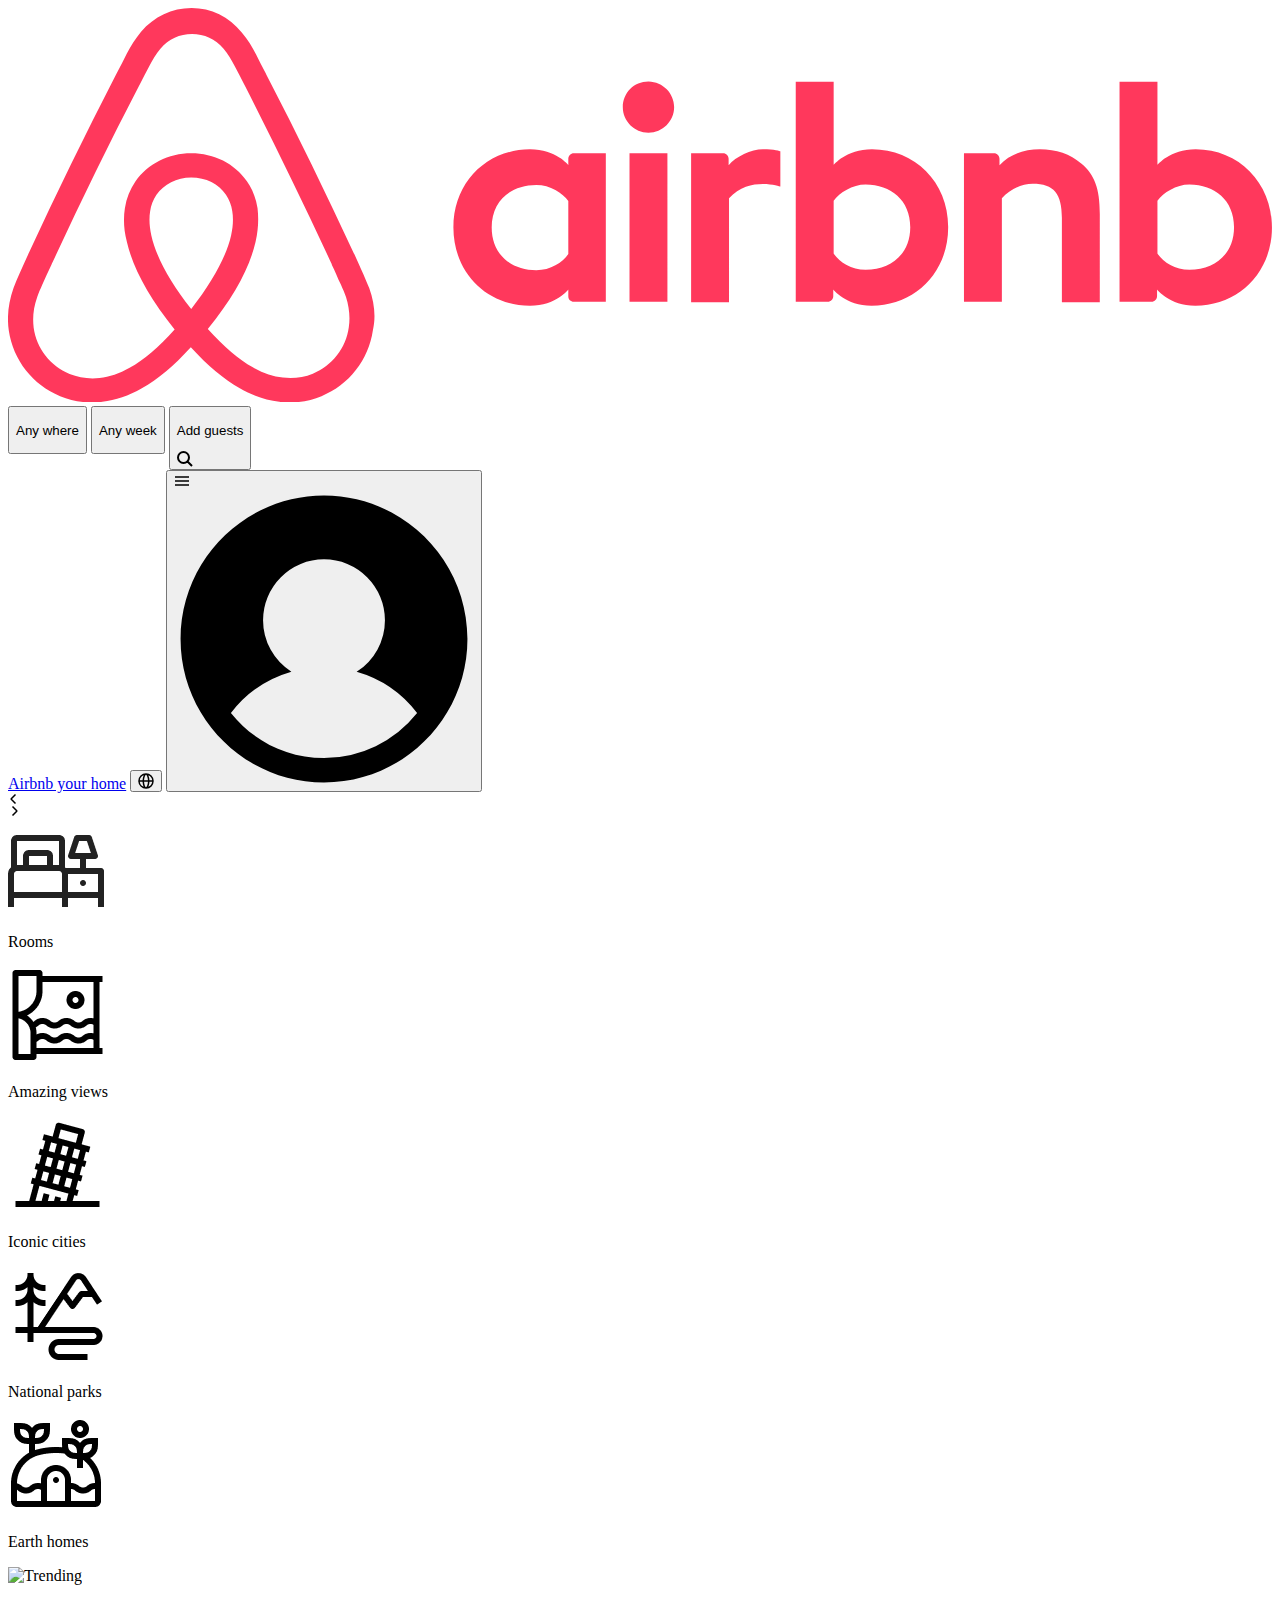
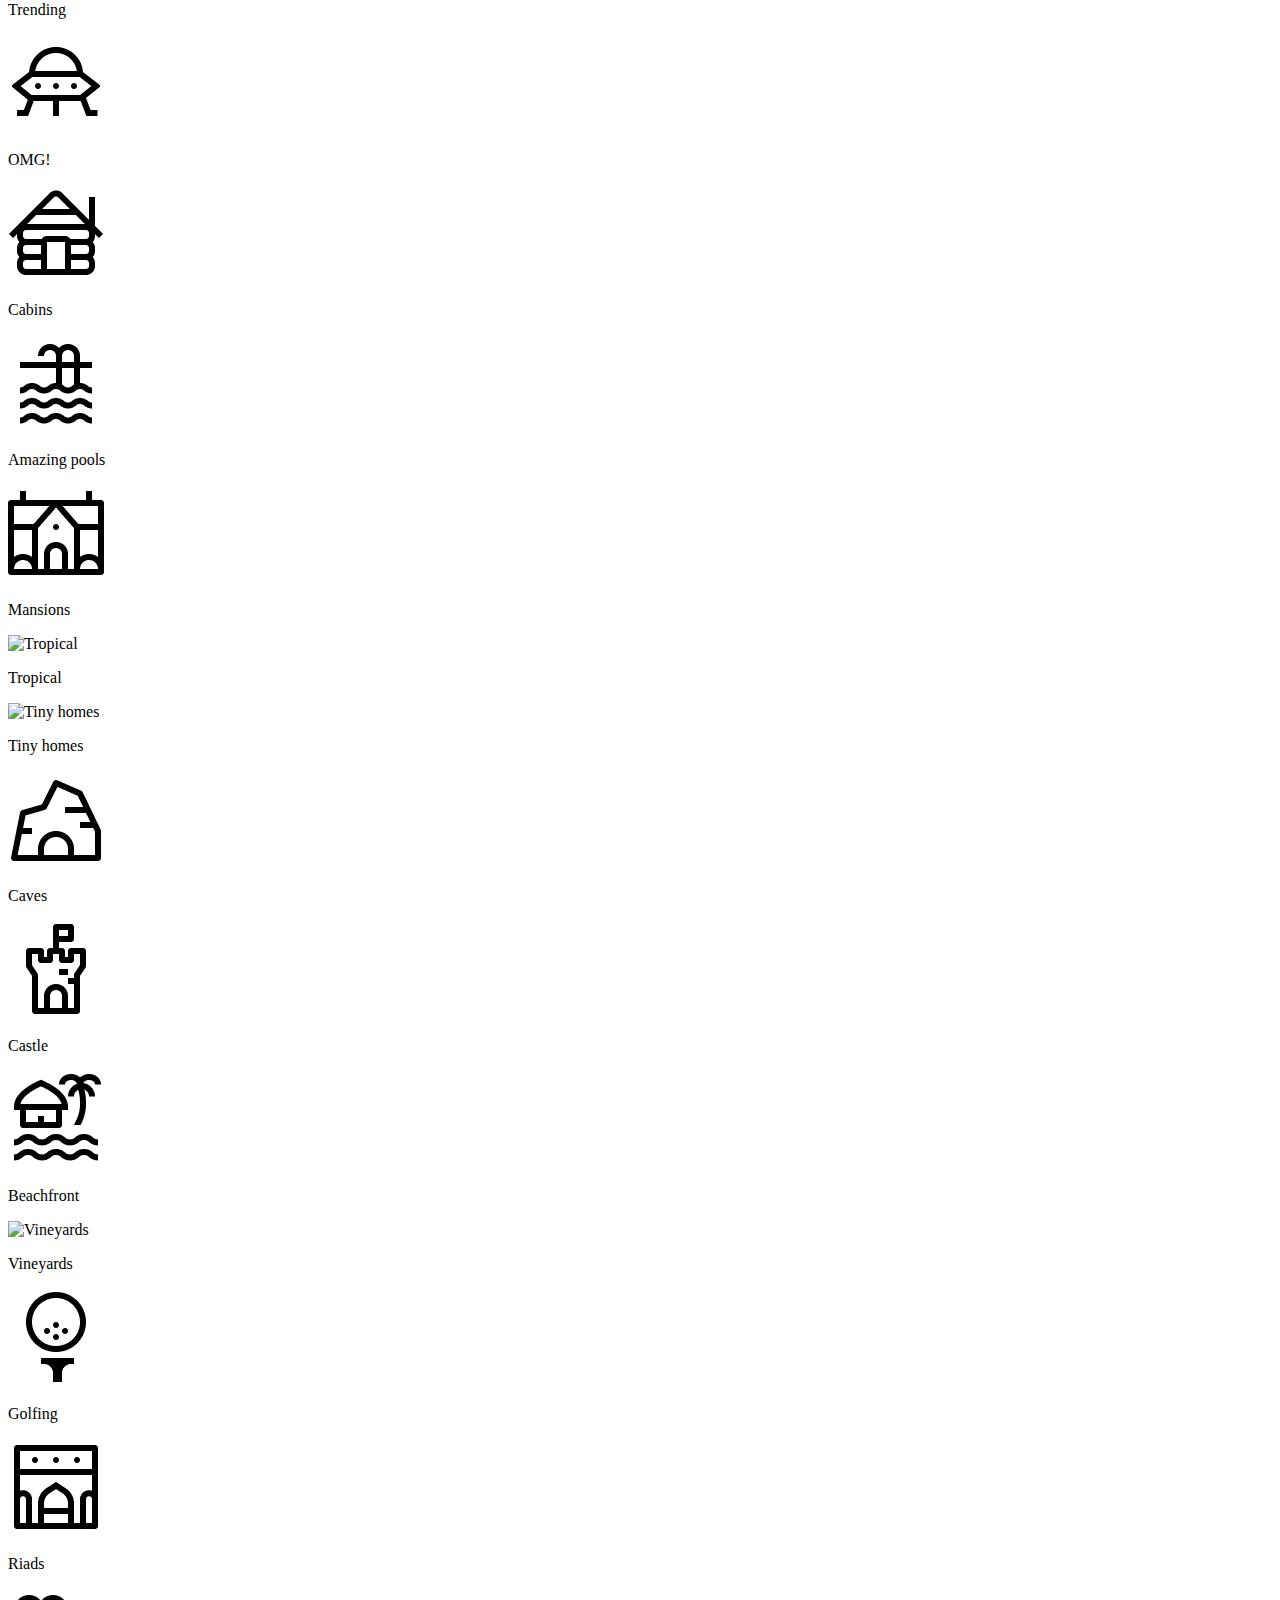
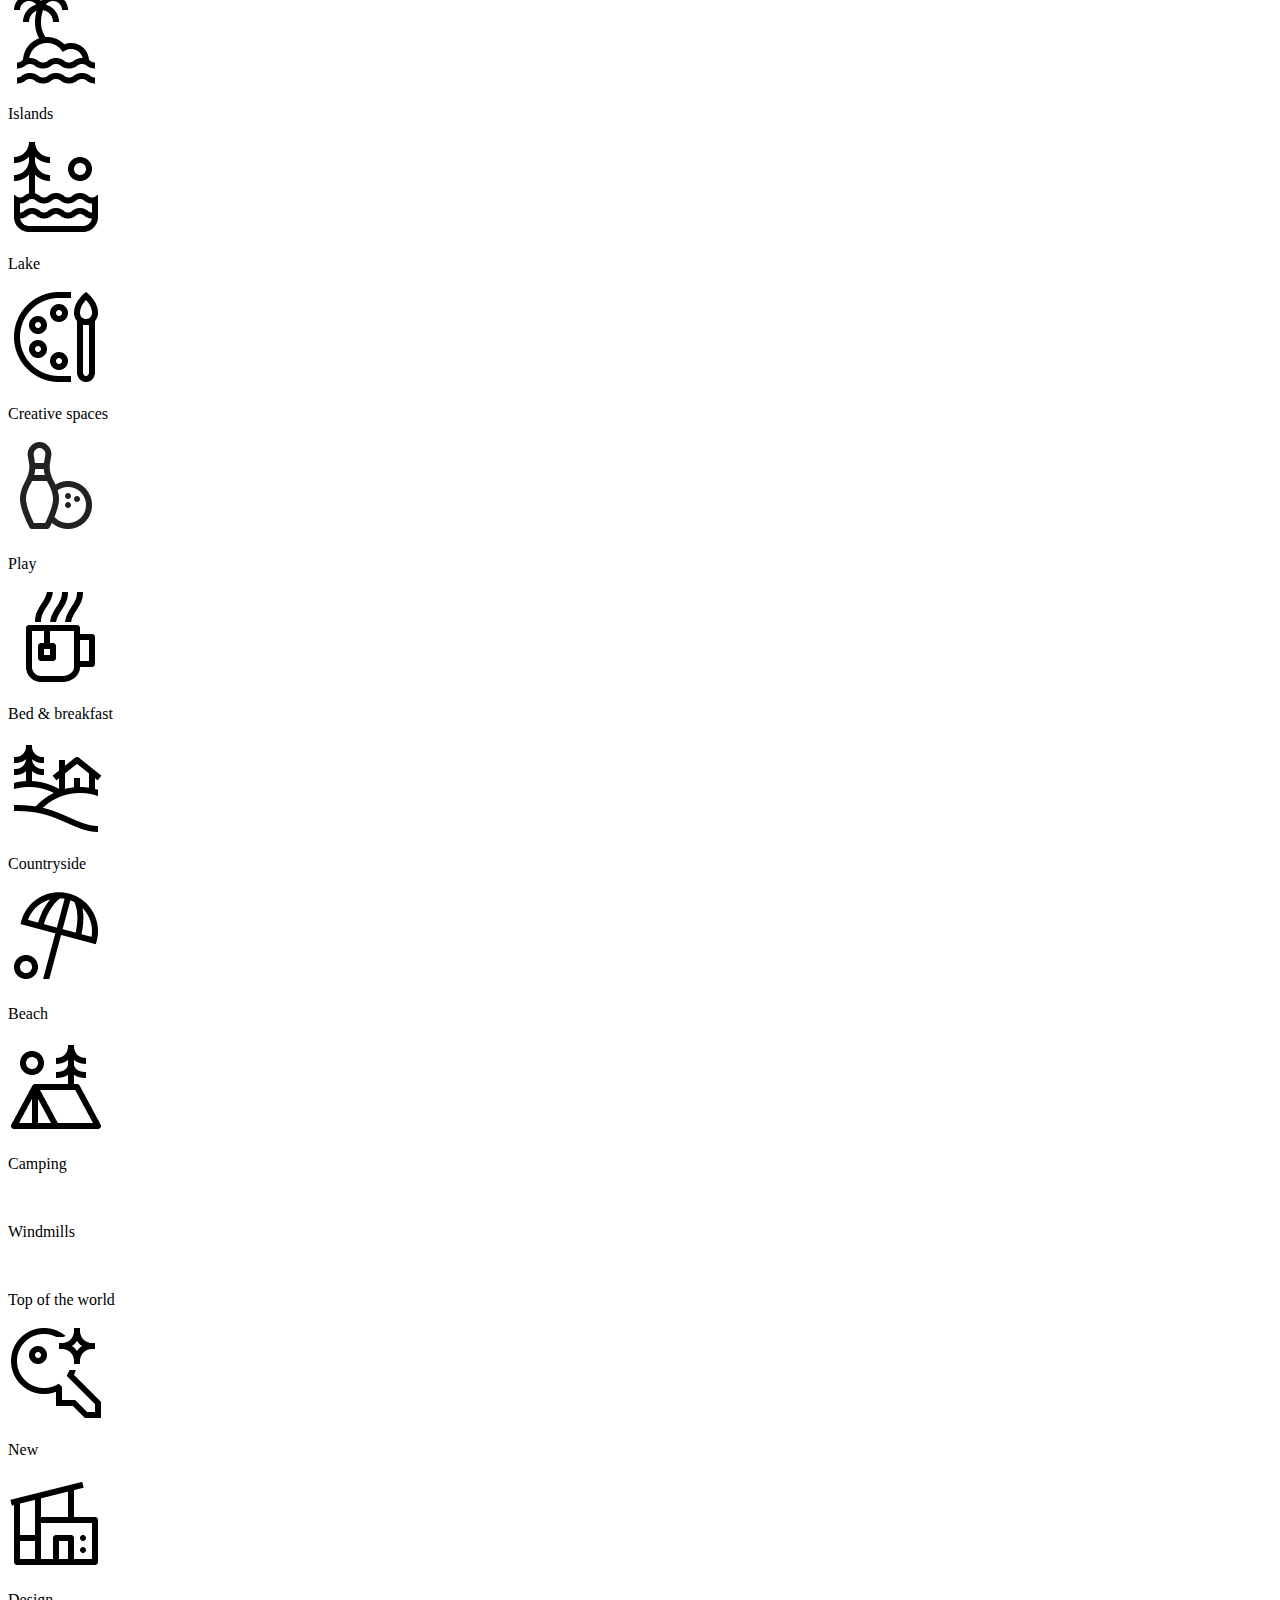
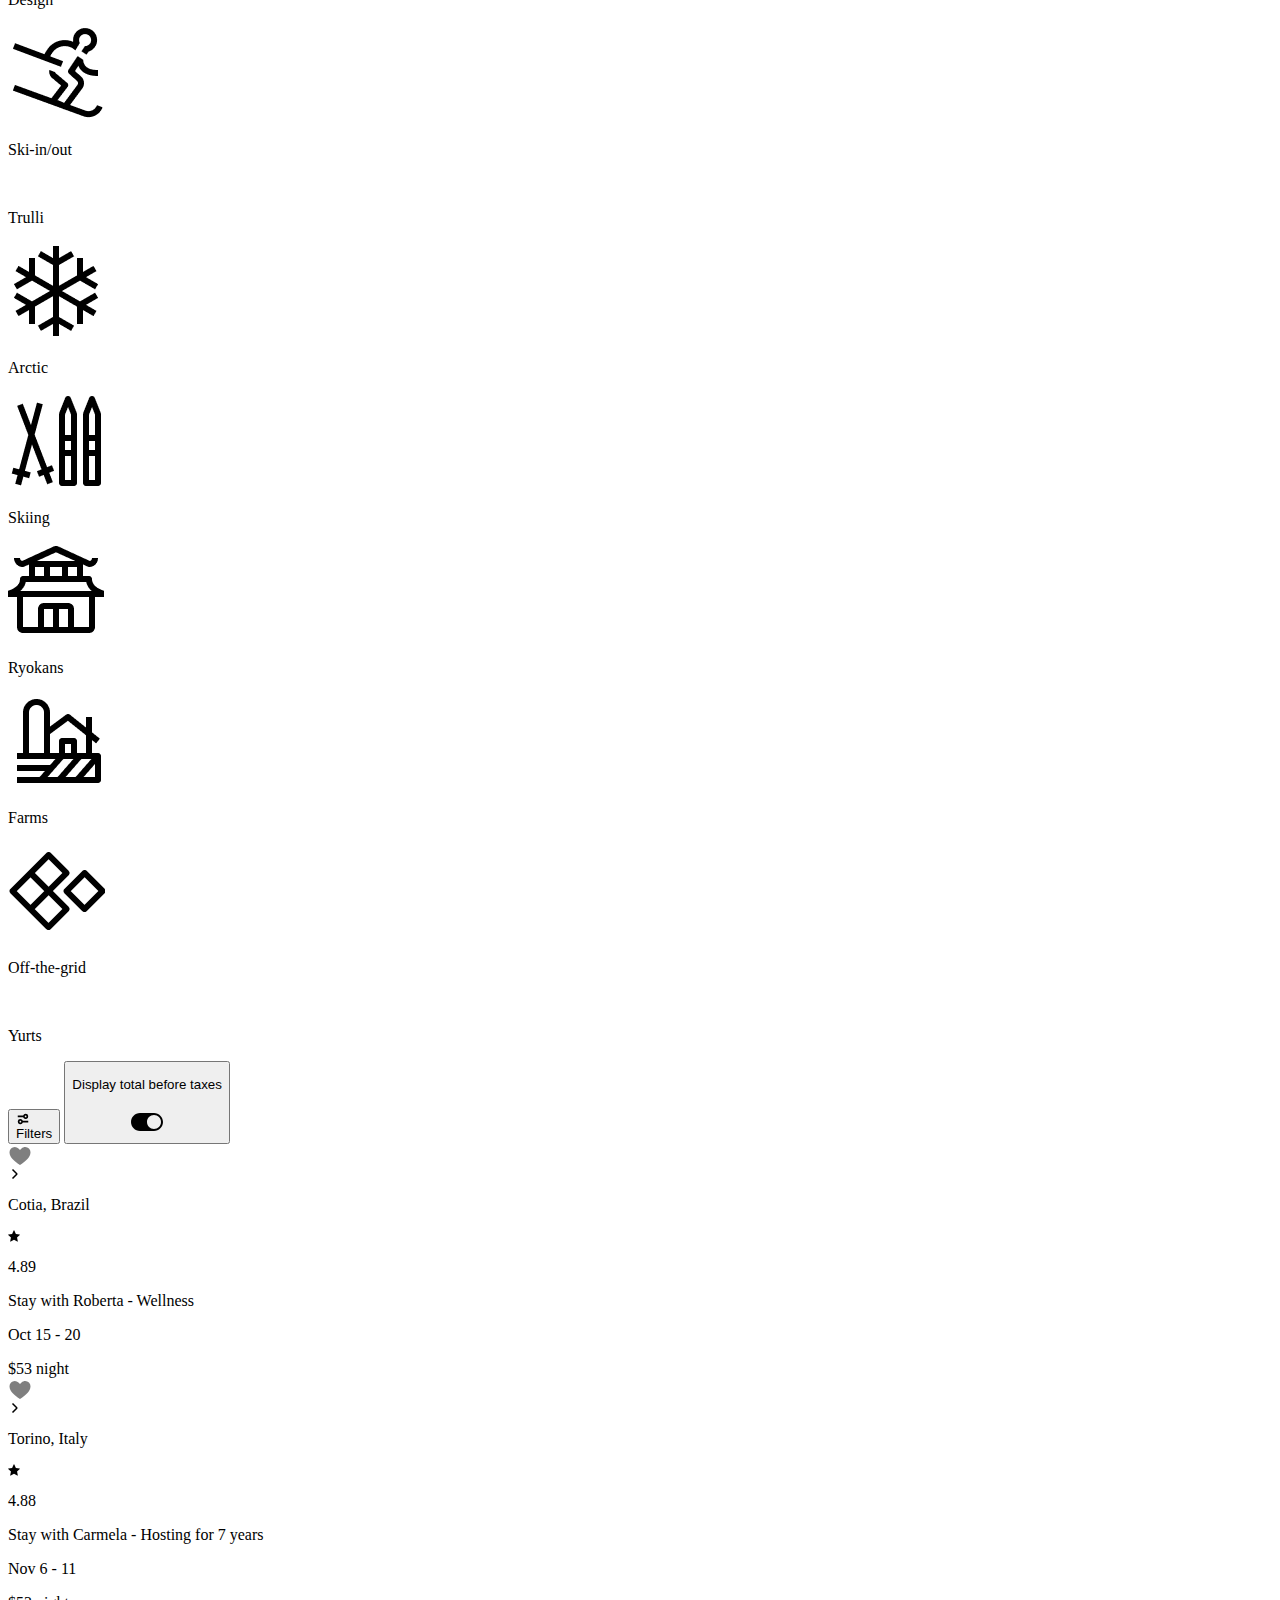
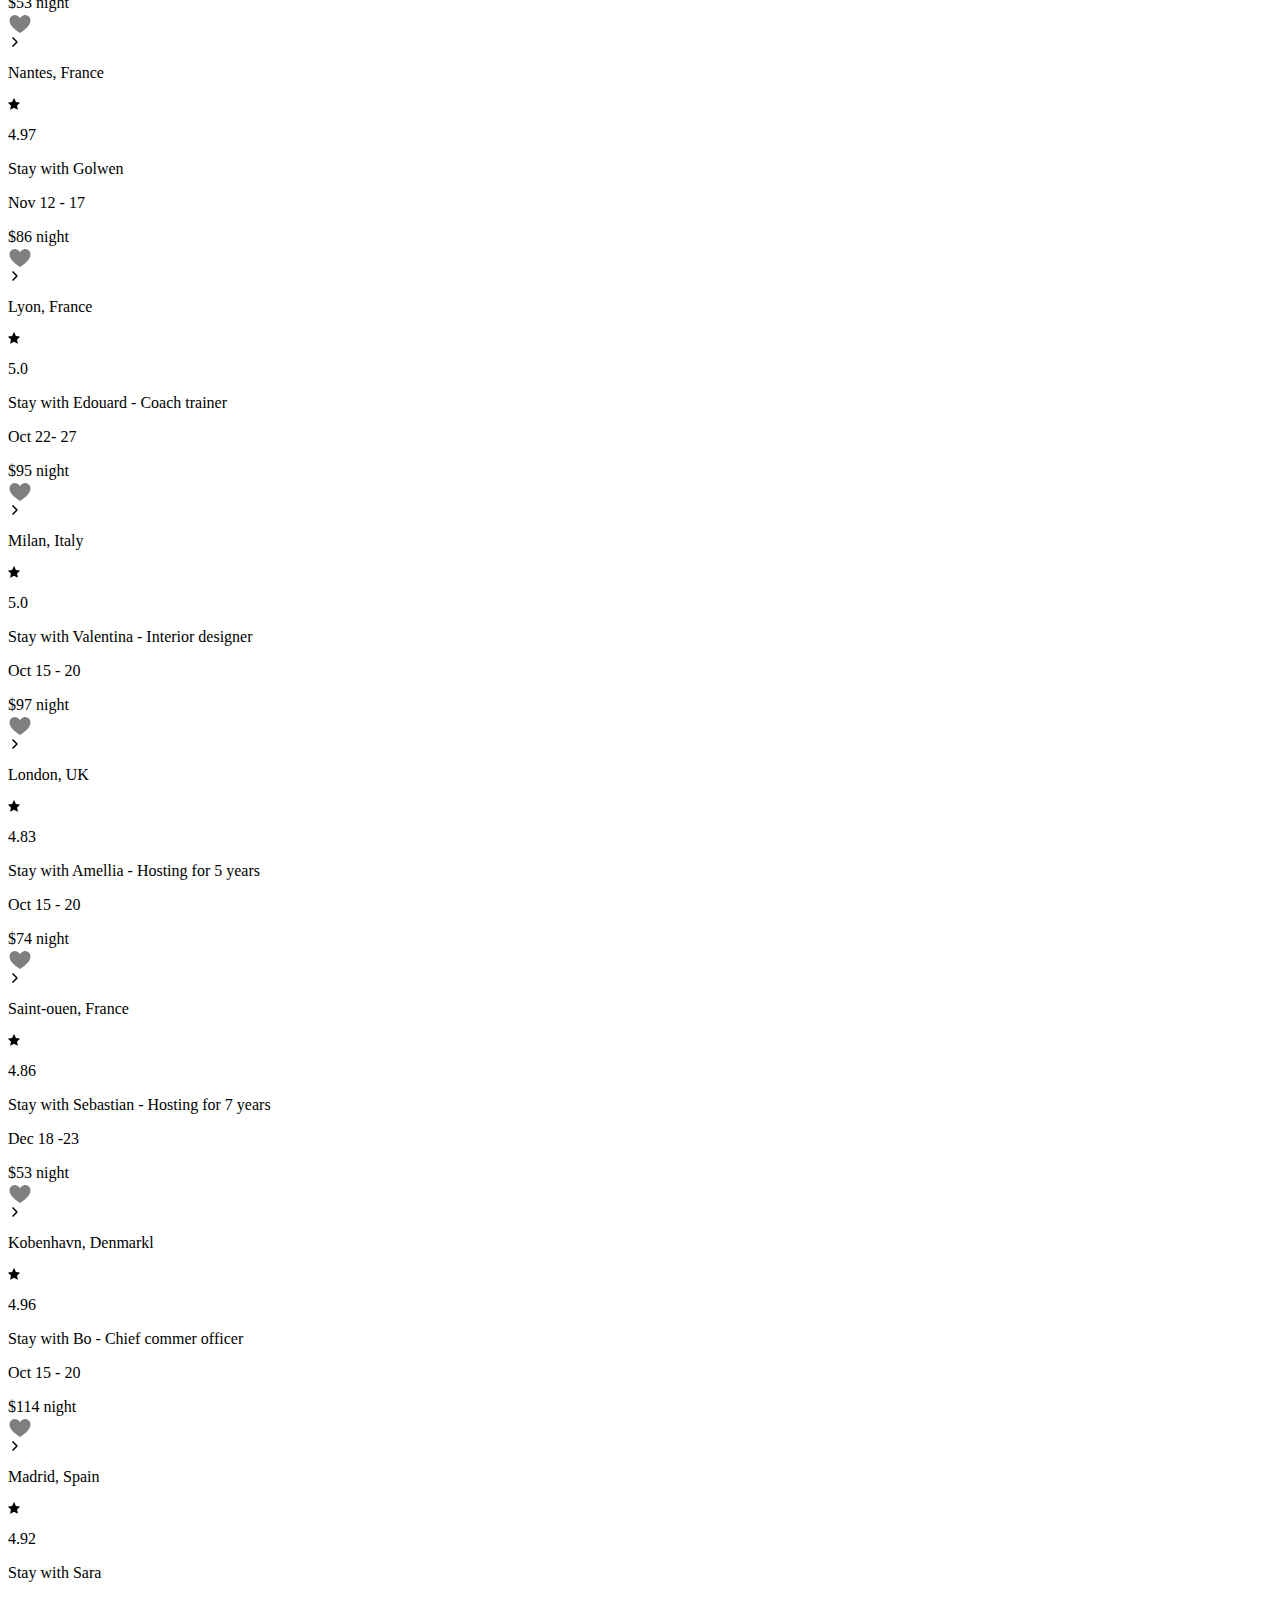
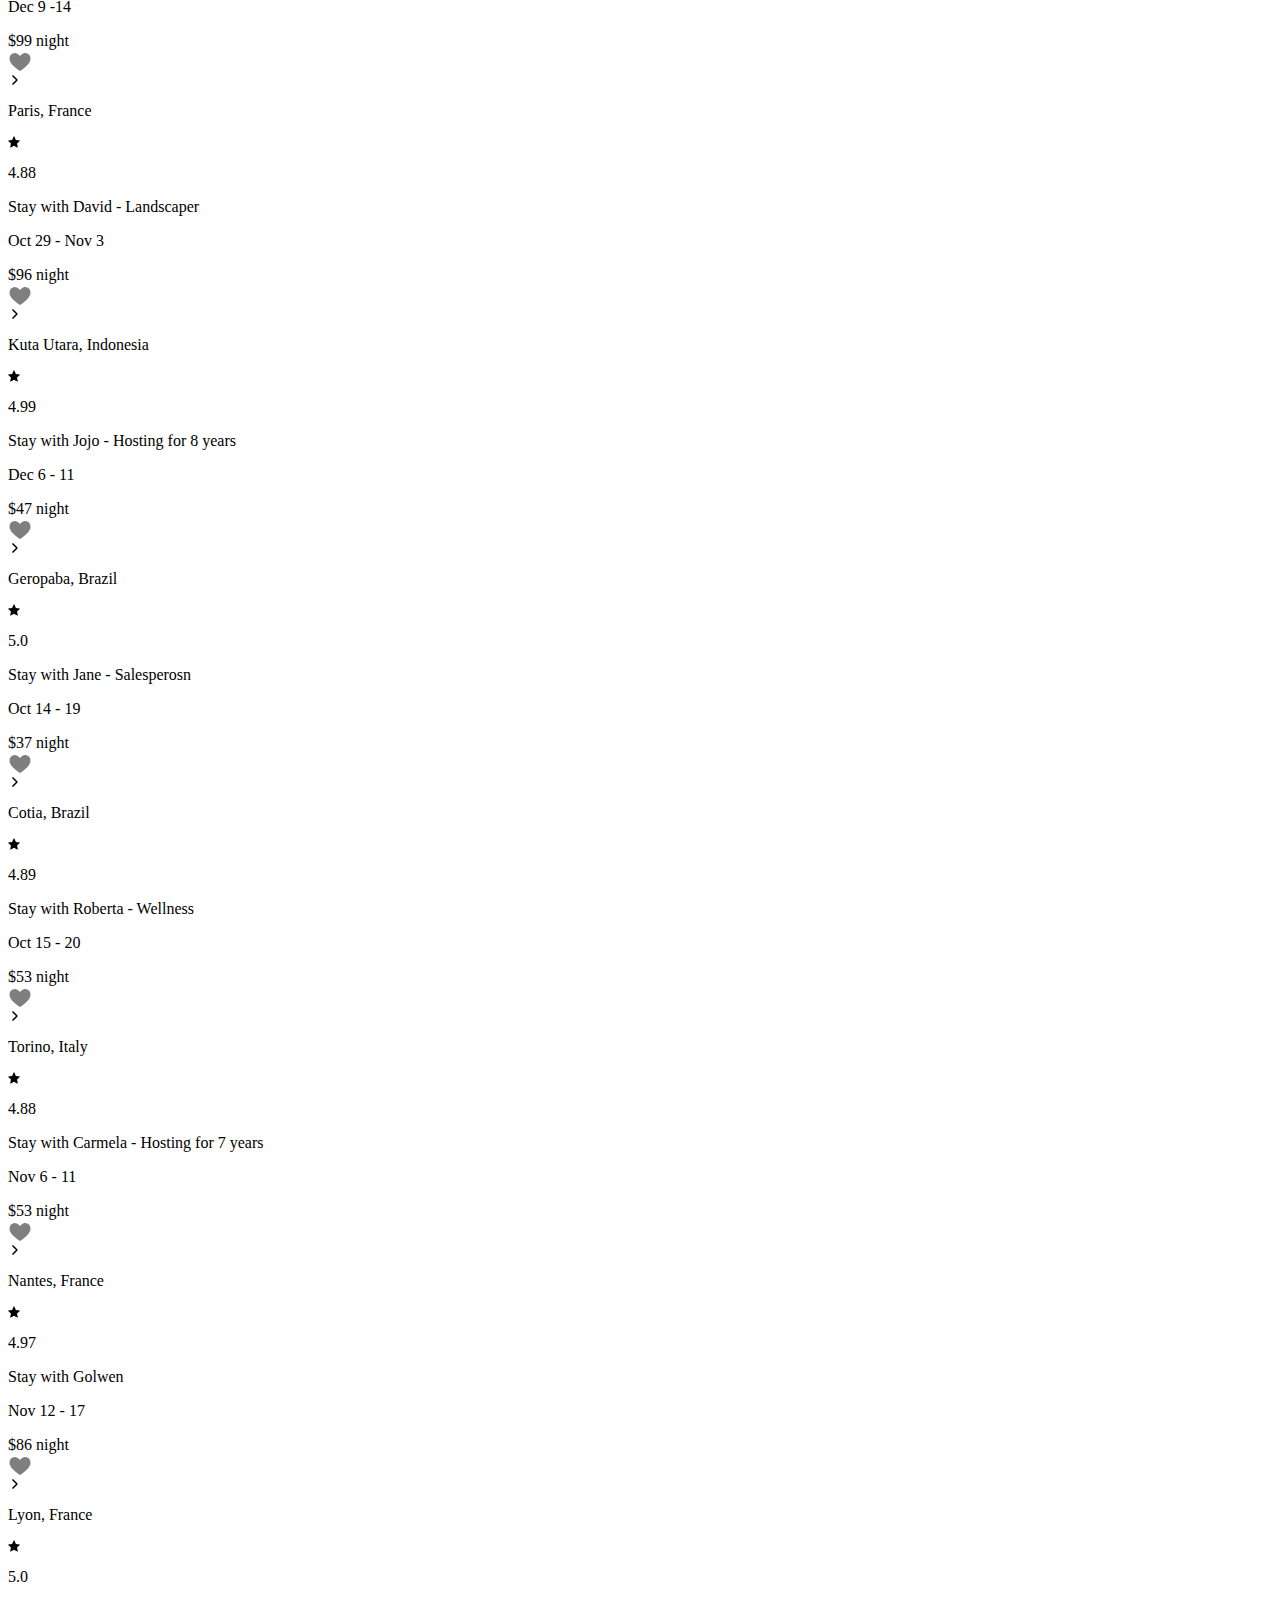
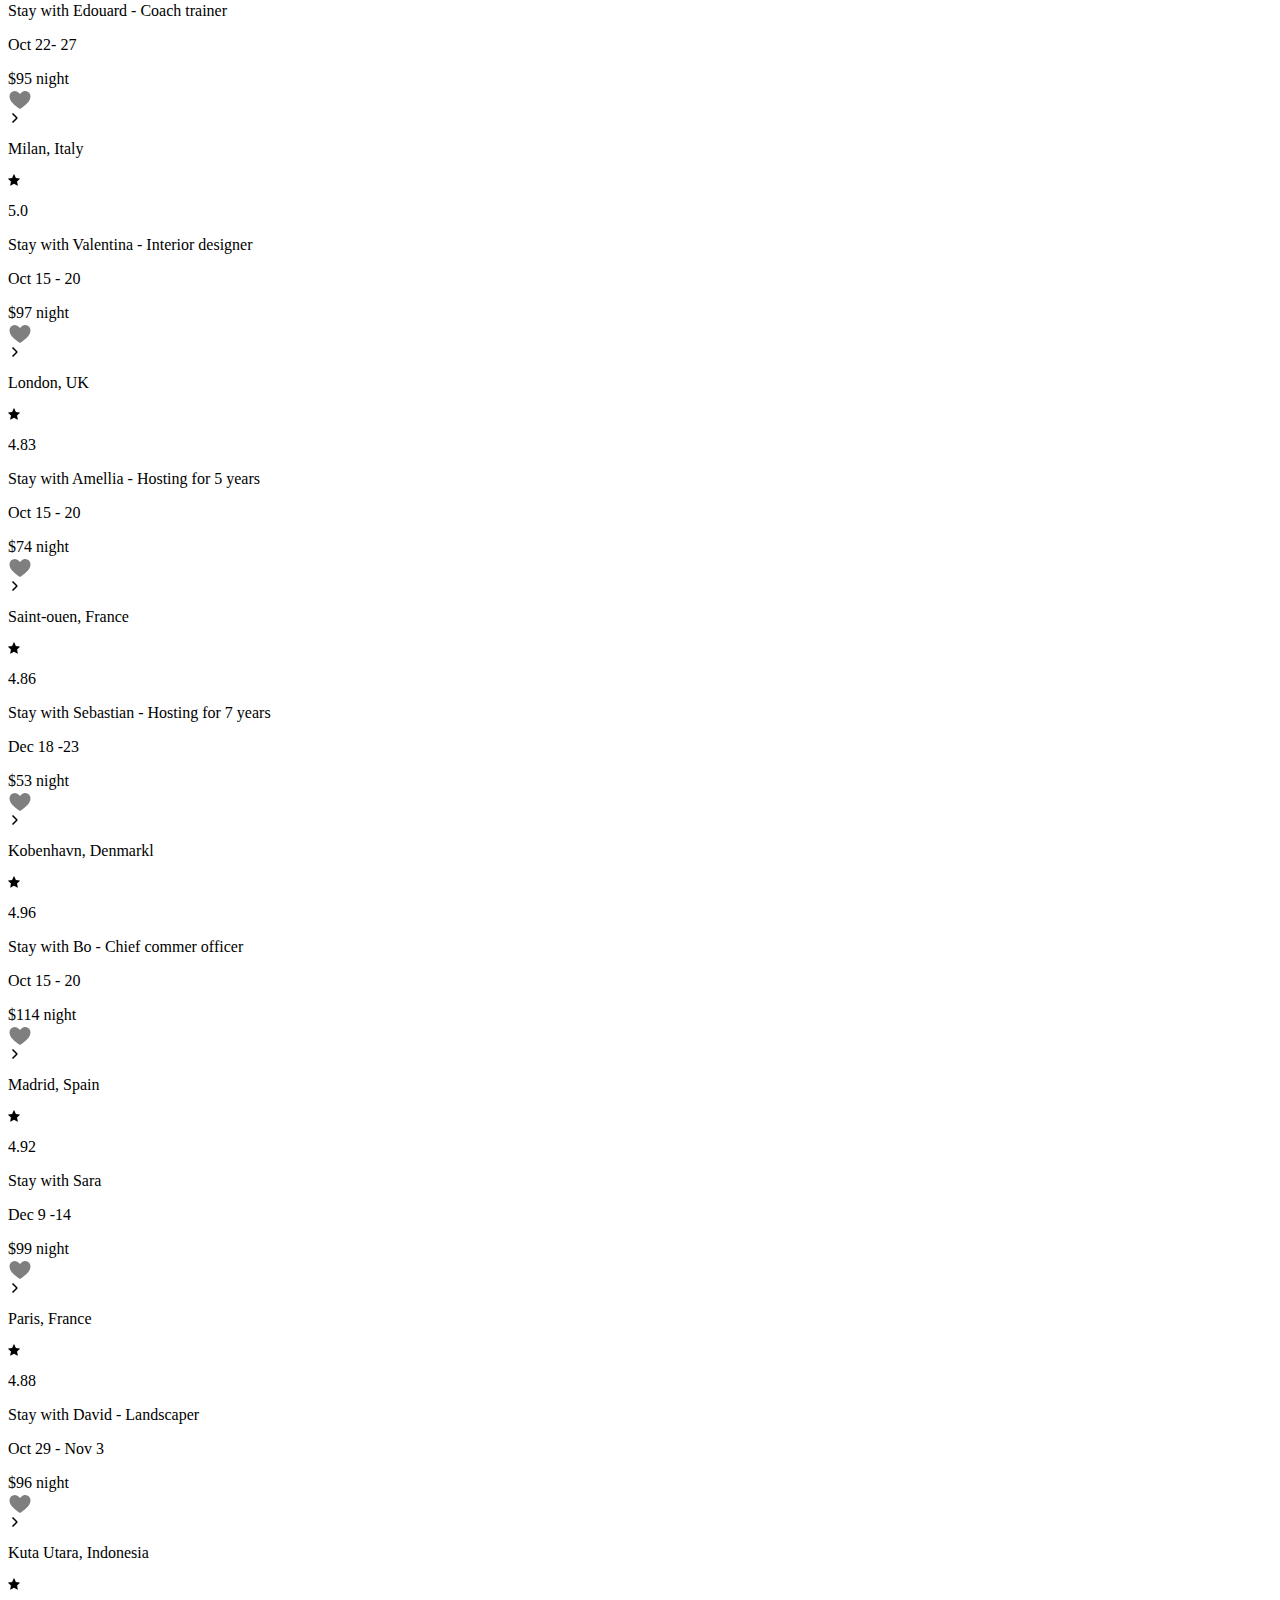
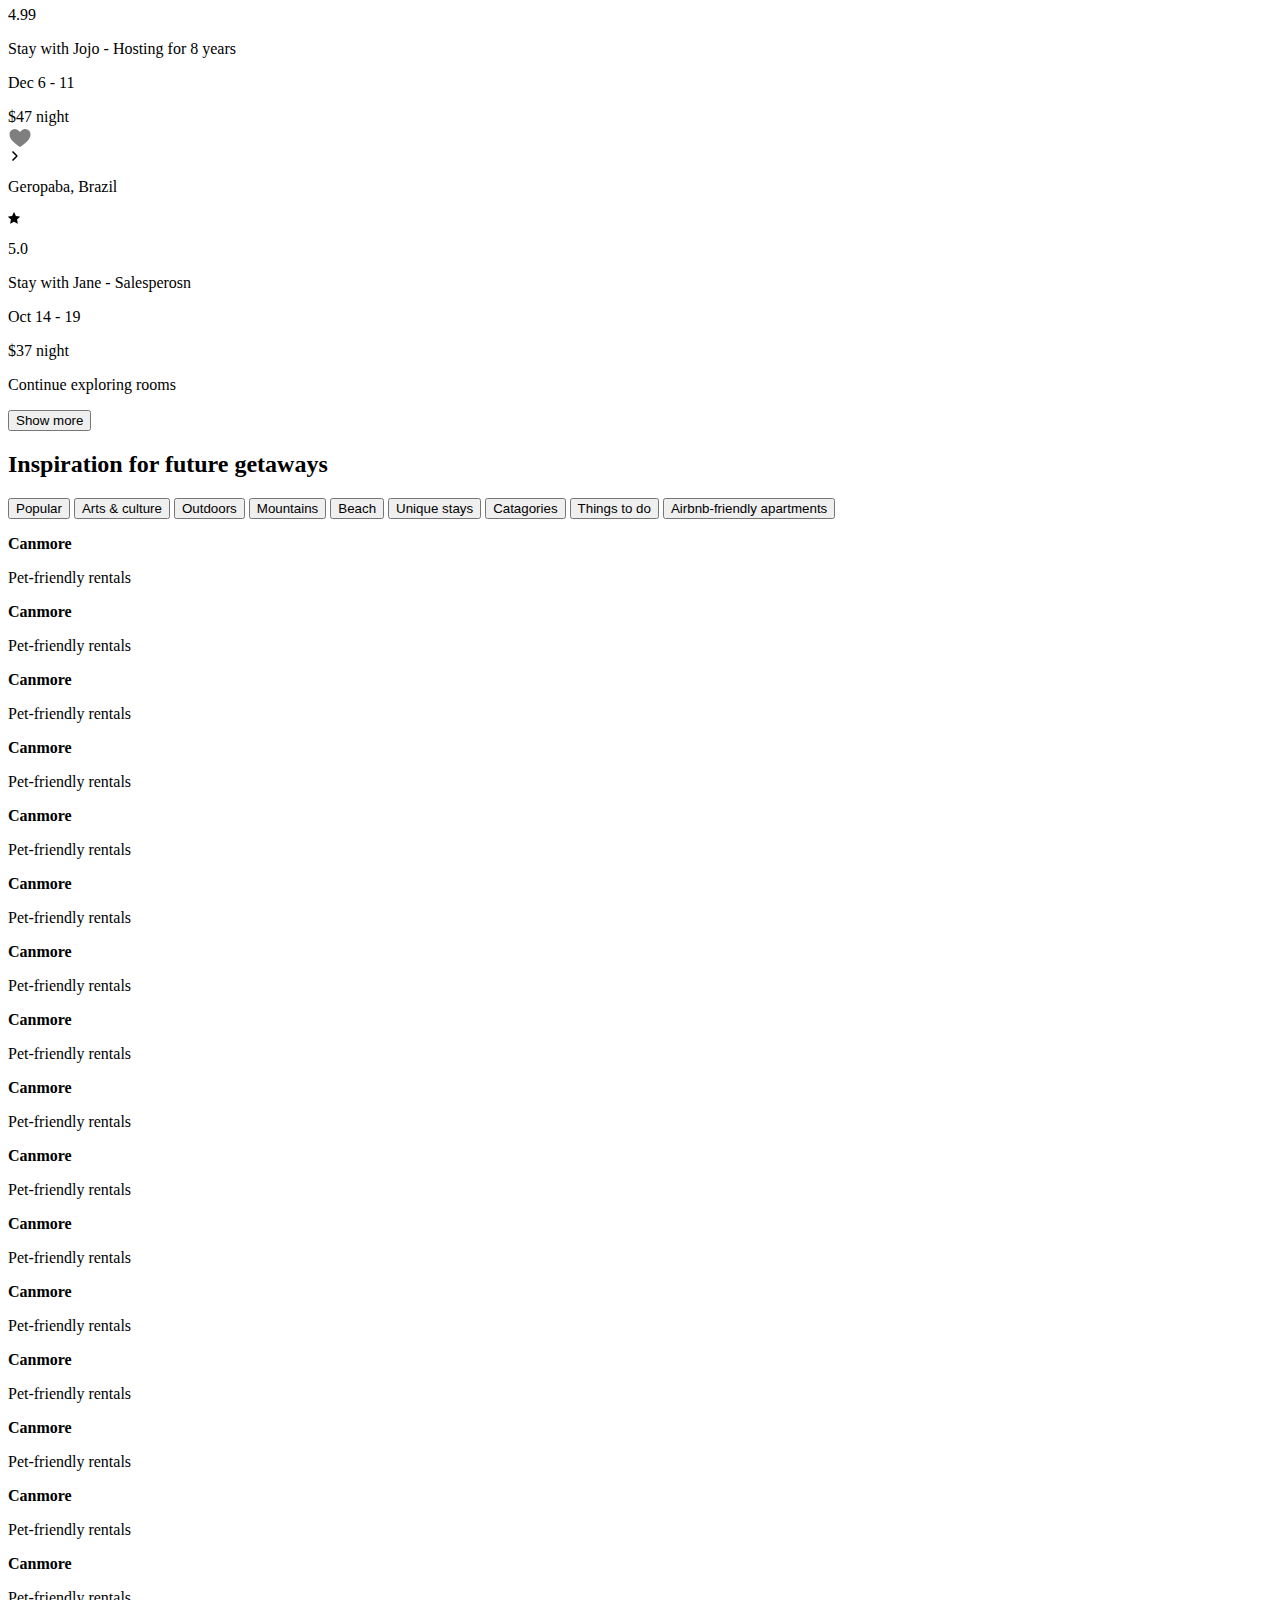
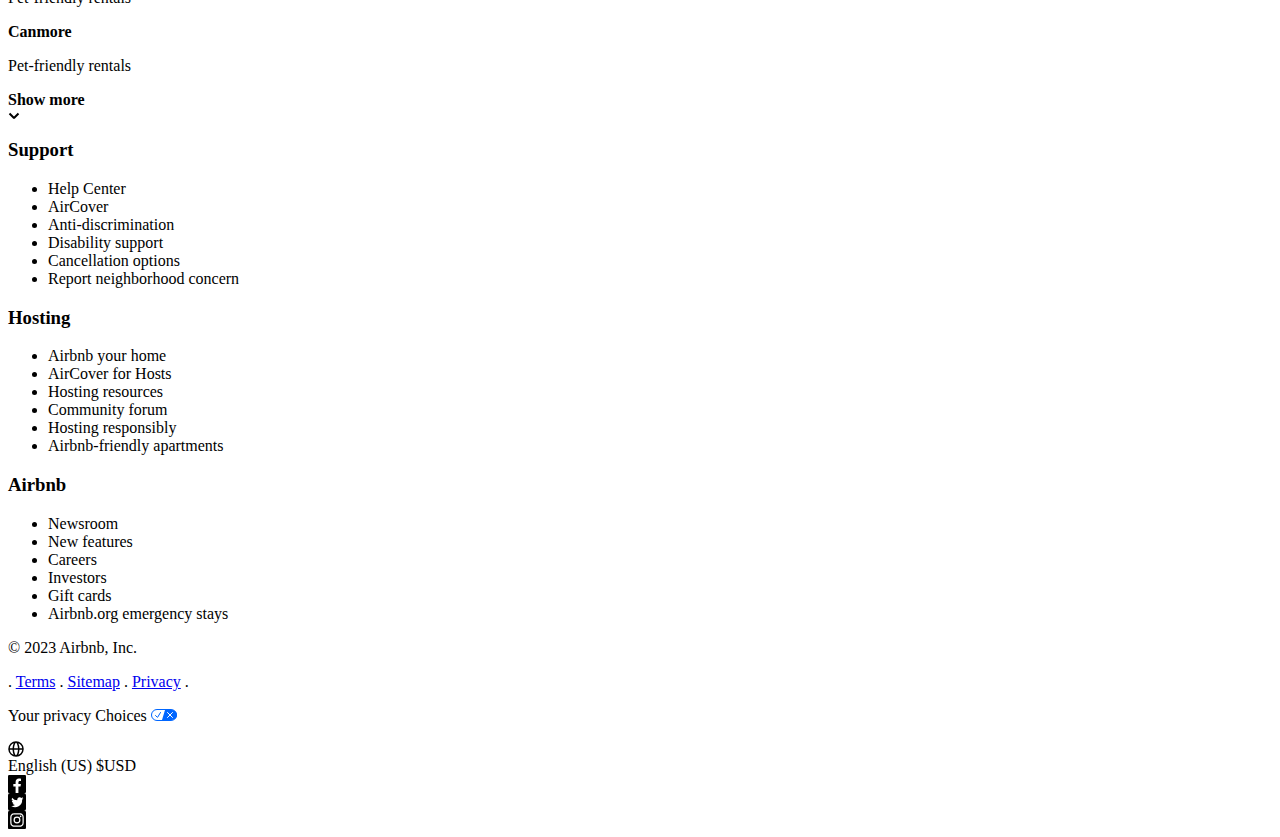
==== index.html @ 45a66484 "Add files via upload" ====
<!DOCTYPE html>
<html lang="en">
<head>
    <meta charset="UTF-8">
    <meta name="viewport" content="width=device-width, initial-scale=1.0">
    <link rel="icon" href="logotype_favicon-21cc8e6c6a2cca43f061d2dcabdf6e58.ico" type="x-icon">
    <link rel="preconnect" href="https://fonts.googleapis.com">
    <link rel="preconnect" href="https://fonts.gstatic.com" crossorigin>
    <link href="https://fonts.googleapis.com/css2?family=Roboto:wght@100;400;500;700&display=swap" rel="stylesheet">
    <link rel="stylesheet" href="css/style.css">
    <title>Vacation Homes & Condo Rental - Airbnb</title>
</head>

<body>
    <header>
        <nav class="nav-bar">

            <div class="first-logo">
                <a href="#"><svg version="1.1" id="Layer_1" xmlns="http://www.w3.org/2000/svg" xmlns:xlink="http://www.w3.org/1999/xlink" x="0px" 
                    y="0px" viewBox="0 0 320.1 99.9" enable-background="new 0 0 320.1 99.9" xml:space="preserve">
                    <path fill="#FF385C" d="M168.7,25.1c0,3.6-2.9,6.5-6.5,6.5s-6.5-2.9-6.5-6.5s2.8-6.5,6.5-6.5C165.9,18.7,168.7,21.6,168.7,25.1z
                	 M141.9,38.2c0,0.6,0,1.6,0,1.6s-3.1-4-9.7-4c-10.9,0-19.4,8.3-19.4,19.8c0,11.4,8.4,19.8,19.4,19.8c6.7,0,9.7-4.1,9.7-4.1v1.7
                	c0,0.8,0.6,1.4,1.4,1.4h8.1V36.8c0,0-7.4,0-8.1,0C142.5,36.8,141.9,37.5,141.9,38.2z M141.9,62.3c-1.5,2.2-4.5,4.1-8.1,4.1
                	c-6.4,0-11.3-4-11.3-10.8s4.9-10.8,11.3-10.8c3.5,0,6.7,2,8.1,4.1V62.3z M157.4,36.8h9.6v37.6h-9.6V36.8z M300.8,35.8
                	c-6.6,0-9.7,4-9.7,4V18.7h-9.6v55.7c0,0,7.4,0,8.1,0c0.8,0,1.4-0.7,1.4-1.4v-1.7l0,0c0,0,3.1,4.1,9.7,4.1c10.9,0,19.4-8.4,19.4-19.8
                	C320.1,44.2,311.6,35.8,300.8,35.8z M299.2,66.3c-3.7,0-6.6-1.9-8.1-4.1V48.8c1.5-2,4.7-4.1,8.1-4.1c6.4,0,11.3,4,11.3,10.8
                	S305.6,66.3,299.2,66.3z M276.5,52.1v22.4h-9.6V53.2c0-6.2-2-8.7-7.4-8.7c-2.9,0-5.9,1.5-7.8,3.7v26.2h-9.6V36.8h7.6
                	c0.8,0,1.4,0.7,1.4,1.4v1.6c2.8-2.9,6.5-4,10.2-4c4.2,0,7.7,1.2,10.5,3.6C275.2,42.2,276.5,45.8,276.5,52.1z M218.8,35.8
                	c-6.6,0-9.7,4-9.7,4V18.7h-9.6v55.7c0,0,7.4,0,8.1,0c0.8,0,1.4-0.7,1.4-1.4v-1.7l0,0c0,0,3.1,4.1,9.7,4.1c10.9,0,19.4-8.4,19.4-19.8
                	C238.2,44.2,229.7,35.8,218.8,35.8z M217.2,66.3c-3.7,0-6.6-1.9-8.1-4.1V48.8c1.5-2,4.7-4.1,8.1-4.1c6.4,0,11.3,4,11.3,10.8
                	S223.6,66.3,217.2,66.3z M191.2,35.8c2.9,0,4.4,0.5,4.4,0.5v8.9c0,0-8-2.7-13,3v26.3h-9.6V36.8c0,0,7.4,0,8.1,0
                	c0.8,0,1.4,0.7,1.4,1.4v1.6C184.3,37.7,188.2,35.8,191.2,35.8z M91.5,71c-0.5-1.2-1-2.5-1.5-3.6c-0.8-1.8-1.6-3.5-2.3-5.1l-0.1-0.1
                	c-6.9-15-14.3-30.2-22.1-45.2l-0.3-0.6c-0.8-1.5-1.6-3.1-2.4-4.7c-1-1.8-2-3.7-3.6-5.5C56,2.2,51.4,0,46.5,0c-5,0-9.5,2.2-12.8,6
                	c-1.5,1.8-2.6,3.7-3.6,5.5c-0.8,1.6-1.6,3.2-2.4,4.7l-0.3,0.6C19.7,31.8,12.2,47,5.3,62l-0.1,0.2c-0.7,1.6-1.5,3.3-2.3,5.1
                	c-0.5,1.1-1,2.3-1.5,3.6c-1.3,3.7-1.7,7.2-1.2,10.8c1.1,7.5,6.1,13.8,13,16.6c2.6,1.1,5.3,1.6,8.1,1.6c0.8,0,1.8-0.1,2.6-0.2
                	c3.3-0.4,6.7-1.5,10-3.4c4.1-2.3,8-5.6,12.4-10.4c4.4,4.8,8.4,8.1,12.4,10.4c3.3,1.9,6.7,3,10,3.4c0.8,0.1,1.8,0.2,2.6,0.2
                	c2.8,0,5.6-0.5,8.1-1.6c7-2.8,11.9-9.2,13-16.6C93.2,78.2,92.8,74.7,91.5,71z M46.4,76.2c-5.4-6.8-8.9-13.2-10.1-18.6
                	c-0.5-2.3-0.6-4.3-0.3-6.1c0.2-1.6,0.8-3,1.6-4.2c1.9-2.7,5.1-4.4,8.8-4.4c3.7,0,7,1.6,8.8,4.4c0.8,1.2,1.4,2.6,1.6,4.2
                	c0.3,1.8,0.2,3.9-0.3,6.1C55.3,62.9,51.8,69.3,46.4,76.2z M86.3,80.9c-0.7,5.2-4.2,9.7-9.1,11.7c-2.4,1-5,1.3-7.6,1
                	c-2.5-0.3-5-1.1-7.6-2.6c-3.6-2-7.2-5.1-11.4-9.7c6.6-8.1,10.6-15.5,12.1-22.1c0.7-3.1,0.8-5.9,0.5-8.5c-0.4-2.5-1.3-4.8-2.7-6.8
                	c-3.1-4.5-8.3-7.1-14.1-7.1s-11,2.7-14.1,7.1c-1.4,2-2.3,4.3-2.7,6.8c-0.4,2.6-0.3,5.5,0.5,8.5c1.5,6.6,5.6,14.1,12.1,22.2
                	c-4.1,4.6-7.8,7.7-11.4,9.7c-2.6,1.5-5.1,2.3-7.6,2.6c-2.7,0.3-5.3-0.1-7.6-1c-4.9-2-8.4-6.5-9.1-11.7c-0.3-2.5-0.1-5,0.9-7.8
                	c0.3-1,0.8-2,1.3-3.2c0.7-1.6,1.5-3.3,2.3-5l0.1-0.2c6.9-14.9,14.3-30.1,22-44.9l0.3-0.6c0.8-1.5,1.6-3.1,2.4-4.6
                	c0.8-1.6,1.7-3.1,2.8-4.4c2.1-2.4,4.9-3.7,8-3.7c3.1,0,5.9,1.3,8,3.7c1.1,1.3,2,2.8,2.8,4.4c0.8,1.5,1.6,3.1,2.4,4.6l0.3,0.6
                	C67.7,34.8,75.1,50,82,64.9L82,65c0.8,1.6,1.5,3.4,2.3,5c0.5,1.2,1,2.2,1.3,3.2C86.4,75.8,86.7,78.3,86.3,80.9z">
                    </path>
                </svg></a>
            </div>

            <div class="center-nav">
                <button class="btn1"> <p>Any where</p></button>
                <button class="btn2"><p>Any week</p></button>
                <button class="btn3"><p>Add guests</p>
                    <div class="search-icon">
                        <svg xmlns="http://www.w3.org/2000/svg" viewBox="0 0 32 32"
                            style="display:block;fill:none;height:16px;width:16px;stroke:currentColor;stroke-width:4;overflow:visible"
                            aria-hidden="true" role="presentation" focusable="false">
                            <path fill="none" d="M13 24a11 11 0 1 0 0-22 11 11 0 0 0 0 22zm8-3 9 9"></path>
                        </svg>
                    </div>
                </button>
            </div>

            <div class="navigation-bar">
                <a href="#">Airbnb your home</a>
                    <button class="btn4">
                        <svg xmlns="http://www.w3.org/2000/svg" viewBox="0 0 16 16"
                            style="display:block;height:16px;width:16px;fill:currentColor" aria-hidden="true" role="presentation"
                            focusable="false">
                            <path
                                d="M8 .25a7.77 7.77 0 0 1 7.75 7.78 7.75 7.75 0 0 1-7.52 7.72h-.25A7.75 7.75 0 0 1 .25 8.24v-.25A7.75 7.75 0 0 1 8 .25zm1.95 8.5h-3.9c.15 2.9 1.17 5.34 1.88 5.5H8c.68 0 1.72-2.37 1.93-5.23zm4.26 0h-2.76c-.09 1.96-.53 3.78-1.18 5.08A6.26 6.26 0 0 0 14.17 9zm-9.67 0H1.8a6.26 6.26 0 0 0 3.94 5.08 12.59 12.59 0 0 1-1.16-4.7l-.03-.38zm1.2-6.58-.12.05a6.26 6.26 0 0 0-3.83 5.03h2.75c.09-1.83.48-3.54 1.06-4.81zm2.25-.42c-.7 0-1.78 2.51-1.94 5.5h3.9c-.15-2.9-1.18-5.34-1.89-5.5h-.07zm2.28.43.03.05a12.95 12.95 0 0 1 1.15 5.02h2.75a6.28 6.28 0 0 0-3.93-5.07z">
                            </path>
                        </svg>
                    </button>
                    <button class="btn5">
                        <svg class="svg1" xmlns="http://www.w3.org/2000/svg" viewBox="0 0 32 32" aria-hidden="true" role="presentation" focusable="false"
                            style="display: block; fill: none; height: 16px; width: 16px; stroke: currentcolor; stroke-width: 3; overflow: visible;">
                            <g fill="none">
                                <path d="M2 16h28M2 24h28M2 8h28"></path>
                            </g>
                        </svg>
                        <svg class="svg2" xmlns="http://www.w3.org/2000/svg" viewBox="0 0 32 32" aria-hidden="true" role="presentation" focusable="false"
                            style="display: block; height: 100%; width: 100%; fill: currentcolor;">
                            <path
                                d="M16 .7C7.56.7.7 7.56.7 16S7.56 31.3 16 31.3 31.3 24.44 31.3 16 24.44.7 16 .7zm0 28c-4.02 0-7.6-1.88-9.93-4.81a12.43 12.43 0 0 1 6.45-4.4A6.5 6.5 0 0 1 9.5 14a6.5 6.5 0 0 1 13 0 6.51 6.51 0 0 1-3.02 5.5 12.42 12.42 0 0 1 6.45 4.4A12.67 12.67 0 0 1 16 28.7z">
                            </path>
                        </svg>
                    </button>
            </div>
        </nav>  
    </header>

    <main>
        <div class="hero-nav">
            <div class="box-outer">
                <a class="arrow-left">
                    <svg xmlns="http://www.w3.org/2000/svg" viewBox="0 0 32 32" aria-hidden="true" role="presentation" focusable="false"
                        style="display: block; fill: none; height: 12px; width: 12px; stroke: currentcolor; stroke-width: 4; overflow: visible;">
                        <path fill="none" d="M20 28 8.7 16.7a1 1 0 0 1 0-1.4L20 4"></path>
                    </svg>
                </a>
                <a class="arrow-right">
                    <svg xmlns="http://www.w3.org/2000/svg" viewBox="0 0 32 32" aria-hidden="true" role="presentation" focusable="false"
                        style="display: block; fill: none; height: 12px; width: 12px; stroke: currentcolor; stroke-width: 4; overflow: visible;">
                        <path fill="none" d="m12 4 11.3 11.3a1 1 0 0 1 0 1.4L12 28"></path>
                    </svg>
                </a>
                <div class="box-inner">
                    <div class="thumb">
                        
                            <img src="icons/Rooms.jpg" alt="Room icon">
                            <p>Rooms</p>
                        
                    </div>
                    <div class="thumb">
                        
                            <img src="icons/Amazing views.jpg" alt="Amazing views">
                            <p>Amazing views</p>
                        
                    </div>
                    <div class="thumb">
                        
                            <img src="icons/Iconic cities.jpg" alt="Iconic cities">
                            <p>Iconic cities</p>
                        
                    </div>
                    <div class="thumb">
                        
                            <img src="icons/National parks.jpg" alt="National parks">
                            <p>National parks</p>
                        
                    </div>
                    <div class="thumb">
                        
                            <img src="icons/Earth homes.jpg" alt="Earth homes">
                            <p>Earth homes</p>
                        
                    </div>
                    <div class="thumb">
                        
                            <img src="icons/trending.jpg" alt="Trending">
                            <p>Trending</p>
                        
                    </div>
                    <div class="thumb">
                        
                            <img src="icons/omg.jpg" alt="OMG">
                            <p>OMG!</p>
                        
                    </div>
                    <div class="thumb">
                        
                            <img src="icons/cabin.jpg" alt="Cabin">
                            <p>Cabins</p>
                        
                    </div>
                    <div class="thumb">
                        
                            <img src="icons/Amazing pools.jpg" alt="Amazing pools">
                            <p>Amazing pools</p>
                        
                    </div>
                    <div class="thumb">
                        
                            <img src="icons/Mansions.jpg" alt="Mansions">
                            <p>Mansions</p>
                        
                    </div>
                    <div class="thumb">
                        
                            <img src="icons/tropical.jpg" alt="Tropical">
                            <p>Tropical</p>
                        
                    </div>
                    <div class="thumb">
                        
                            <img src="icons/Tiny homes.jpg" alt="Tiny homes">
                            <p>Tiny homes</p>
                        
                    </div>
                    <div class="thumb">
                        
                            <img src="icons/Caves.jpg" alt="Caves">
                            <p>Caves</p>
                        
                    </div>
                    <div class="thumb">
                        
                            <img src="icons/Castle.jpg" alt="Castle">
                            <p>Castle</p>
                        
                    </div>
                    <div class="thumb">
                        
                            <img src="icons/beachfront.jpg" alt="Beachfront">
                            <p>Beachfront</p>
                        
                    </div>
                    <div class="thumb">
                        
                            <img src="icons/Vineyards.jpg" alt="Vineyards">
                            <p>Vineyards</p>
                        
                    </div>
                    <div class="thumb">
                        
                            <img src="icons/golfing.jpg" alt="Golfing">
                            <p>Golfing</p>
                        
                    </div>
                    <div class="thumb">
                        
                            <img src="icons/Riads.jpg" alt="Riads">
                            <p>Riads</p>
                        
                    </div>
                    <div class="thumb">
                        
                            <img src="icons/islands.jpg" alt="Islands">
                            <p>Islands</p>
                        
                    </div>
                    <div class="thumb">
                        
                            <img src="icons/Lake.jpg" alt="lake">
                            <p>Lake</p>
                        
                    </div>
                    <div class="thumb">
                        
                            <img src="icons/creative spaces.jpg" alt="">
                            <p>Creative spaces</p>
                        
                    </div>
                    <div class="thumb">
                        
                            <img src="icons/play.jpg" alt="">
                            <p>Play</p>
                        
                    </div>
                    <div class="thumb">
                        
                            <img src="icons/Bed and breakfast.jpg" alt="">
                            <p>Bed & breakfast</p>
                        
                    </div>
                    <div class="thumb">
                        
                            <img src="icons/country side.jpg" alt="">
                            <p>Countryside</p>
                        
                    </div>
                    <div class="thumb">
                        
                            <img src="icons/beach.jpg" alt="">
                            <p>Beach</p>
                        
                    </div>
                    <div class="thumb">
                        
                            <img src="icons/Camping.jpg" alt="">
                            <p>Camping</p>
                        
                    </div>
                    <div class="thumb">
                        
                            <img src="icons/windmills.jpg" alt="">
                            <p>Windmills</p>
                        
                    </div>
                    <div class="thumb">
                        
                            <img src="icons/Top of the world.jpg" alt="">
                            <p>Top of the world</p>
                        
                    </div>
                    <div class="thumb">
                        
                            <img src="icons/new.jpg" alt="">
                            <p>New</p>
                        
                    </div>
                    <div class="thumb">
                        
                            <img src="icons/design.jpg" alt="">
                            <p>Design</p>
                        
                    </div>
                    <div class="thumb">
                        
                            <img src="icons/ski in.jpg" alt="">
                            <p>Ski-in/out</p>
                        
                    </div>
                    <div class="thumb">
                        
                            <img src="icons/trulli.jpg" alt="">
                            <p>Trulli</p>
                        
                    </div>
                    <div class="thumb">
                        
                            <img src="icons/arctic.jpg" alt="">
                            <p>Arctic</p>
                        
                    </div>
                    <div class="thumb">
                        
                            <img src="icons/skiing.jpg" alt="">
                            <p>Skiing</p>
                        
                    </div>
                    <div class="thumb">
                        
                            <img src="icons/ryokans.jpg" alt="">
                            <p>Ryokans</p>
                        
                    </div>
                    <div class="thumb">
                        
                            <img src="icons/Farms.jpg" alt="">
                            <p>Farms</p>
                        
                    </div>
                    <div class="thumb">
                        
                            <img src="icons/off the grid.jpg" alt="">
                            <p>Off-the-grid</p>
                        
                    </div>
                    <div class="thumb">
                        
                            <img src="icons/yurts.jpg" alt="">
                            <p>Yurts</p>
                        
                    </div>
                    
                </div>
            </div>
            <div class="hero-btn">
            <button class="btn6"><svg xmlns="http://www.w3.org/2000/svg" viewBox="0 0 16 16"
                    style="display:block;height:14px;width:14px;fill:currentColor" aria-hidden="true" role="presentation"
                    focusable="false">
                    <path
                        d="M5 8a3 3 0 0 1 2.83 2H14v2H7.83A3 3 0 1 1 5 8zm0 2a1 1 0 1 0 0 2 1 1 0 0 0 0-2zm6-8a3 3 0 1 1-2.83 4H2V4h6.17A3 3 0 0 1 11 2zm0 2a1 1 0 1 0 0 2 1 1 0 0 0 0-2z">
                    </path>
                </svg>Filters
            </button>
           
            <button class="btn7">
                <p>Display total before taxes</p>
                <svg xmlns="http://www.w3.org/2000/svg" width="32" height="32" viewBox="0 0 32 32">
                    <path fill="currentColor"
                        d="M9 7c-4.96 0-9 4.035-9 9s4.04 9 9 9h14c4.957 0 9-4.043 9-9s-4.043-9-9-9zm14 2c3.879 0 7 3.121 7 7s-3.121 7-7 7s-7-3.121-7-7s3.121-7 7-7z" />
                </svg>
            </button>

            
            </div>
        </div>
        <script>
            document.querySelector(".arrow-left").addEventListener("click", function () {
                    var boxInner = document.querySelector(".box-inner");
                    var actualScroll = boxInner.scrollLeft;
                    boxInner.scrollLeft = actualScroll - 400;
                });

                document.querySelector(".arrow-right").addEventListener("click", function () {
                    var boxInner = document.querySelector(".box-inner");
                    var actualScroll = boxInner.scrollLeft;
                    boxInner.scrollLeft = actualScroll + 400;
                });

        </script>
        <div class="main-grid">
                <div class="box1">
                        <div class="box-image">
                                <svg class="heart" xmlns="http://www.w3.org/2000/svg" viewBox="0 0 32 32" aria-hidden="true" role="presentation" focusable="false"
                                        style="display: block; fill: rgba(0, 0, 0, 0.5); height: 24px; width: 24px; stroke: var(--f-mkcy-f); stroke-width: 2; overflow: visible;">
                                        <path
                                                d="M16 28c7-4.73 14-10 14-17a6.98 6.98 0 0 0-7-7c-1.8 0-3.58.68-4.95 2.05L16 8.1l-2.05-2.05a6.98 6.98 0 0 0-9.9 0A6.98 6.98 0 0 0 2 11c0 7 7 12.27 14 17z">
                                        </path>
                                </svg>
                                <a class="slider">
                                        <svg xmlns="http://www.w3.org/2000/svg" viewBox="0 0 32 32" aria-hidden="true" role="presentation"
                                                focusable="false"
                                                style="display: block; fill: none; height: 12px; width: 12px; stroke: currentcolor; stroke-width: 4; overflow: visible;">
                                                <path fill="none" d="m12 4 11.3 11.3a1 1 0 0 1 0 1.4L12 28"></path>
                                        </svg>
                                </a>
                        </div>
                        <div class="box-title">
                                <p>Cotia, Brazil</p>
                                <div class="rating">
                                <svg xmlns="http://www.w3.org/2000/svg" viewBox="0 0 32 32" aria-hidden="true" role="presentation" focusable="false"
                                        style="display: block; height: 12px; width: 12px; fill: currentcolor;">
                                        <path fill-rule="evenodd"
                                                d="m15.1 1.58-4.13 8.88-9.86 1.27a1 1 0 0 0-.54 1.74l7.3 6.57-1.97 9.85a1 1 0 0 0 1.48 1.06l8.62-5 8.63 5a1 1 0 0 0 1.48-1.06l-1.97-9.85 7.3-6.57a1 1 0 0 0-.55-1.73l-9.86-1.28-4.12-8.88a1 1 0 0 0-1.82 0z">
                                        </path>
                                </svg>
                                <p>4.89</p>
                                </div>
                        </div>
                        <div class="box-info">
                                <p>Stay with Roberta - Wellness</p>
                                <P>Oct 15 - 20</P>
                        </div>
                        <div class="box-price">$53 night</div>
                </div>
                <div class="box2">
                        <div class="box-image">
                                <svg class="heart" xmlns="http://www.w3.org/2000/svg" viewBox="0 0 32 32" aria-hidden="true" role="presentation" focusable="false"
                                        style="display: block; fill: rgba(0, 0, 0, 0.5); height: 24px; width: 24px; stroke: var(--f-mkcy-f); stroke-width: 2; overflow: visible;">
                                        <path
                                                d="M16 28c7-4.73 14-10 14-17a6.98 6.98 0 0 0-7-7c-1.8 0-3.58.68-4.95 2.05L16 8.1l-2.05-2.05a6.98 6.98 0 0 0-9.9 0A6.98 6.98 0 0 0 2 11c0 7 7 12.27 14 17z">
                                        </path>
                                </svg>
                                <a class="slider">
                                        <svg xmlns="http://www.w3.org/2000/svg" viewBox="0 0 32 32" aria-hidden="true" role="presentation"
                                                focusable="false"
                                                style="display: block; fill: none; height: 12px; width: 12px; stroke: currentcolor; stroke-width: 4; overflow: visible;">
                                                <path fill="none" d="m12 4 11.3 11.3a1 1 0 0 1 0 1.4L12 28"></path>
                                        </svg>
                                </a>
                        </div>
                        <div class="box-title">
                                <p>Torino, Italy</p>
                                <div class="rating">
                                <svg xmlns="http://www.w3.org/2000/svg" viewBox="0 0 32 32" aria-hidden="true" role="presentation" focusable="false"
                                        style="display: block; height: 12px; width: 12px; fill: currentcolor;">
                                        <path fill-rule="evenodd"
                                                d="m15.1 1.58-4.13 8.88-9.86 1.27a1 1 0 0 0-.54 1.74l7.3 6.57-1.97 9.85a1 1 0 0 0 1.48 1.06l8.62-5 8.63 5a1 1 0 0 0 1.48-1.06l-1.97-9.85 7.3-6.57a1 1 0 0 0-.55-1.73l-9.86-1.28-4.12-8.88a1 1 0 0 0-1.82 0z">
                                        </path>
                                </svg>
                                <p>4.88</p>
                                </div>
                        </div>
                        <div class="box-info">
                                <p>Stay with Carmela - Hosting for 7 years</p>
                                <P>Nov 6 - 11</P>
                        </div>
                        <div class="box-price">$53 night</div>
                </div>
                <div class="box3">
                        <div class="box-image">
                                <svg class="heart" xmlns="http://www.w3.org/2000/svg" viewBox="0 0 32 32" aria-hidden="true" role="presentation" focusable="false"
                                        style="display: block; fill: rgba(0, 0, 0, 0.5); height: 24px; width: 24px; stroke: var(--f-mkcy-f); stroke-width: 2; overflow: visible;">
                                        <path
                                                d="M16 28c7-4.73 14-10 14-17a6.98 6.98 0 0 0-7-7c-1.8 0-3.58.68-4.95 2.05L16 8.1l-2.05-2.05a6.98 6.98 0 0 0-9.9 0A6.98 6.98 0 0 0 2 11c0 7 7 12.27 14 17z">
                                        </path>
                                </svg>
                                <a class="slider">
                                        <svg xmlns="http://www.w3.org/2000/svg" viewBox="0 0 32 32" aria-hidden="true" role="presentation"
                                                focusable="false"
                                                style="display: block; fill: none; height: 12px; width: 12px; stroke: currentcolor; stroke-width: 4; overflow: visible;">
                                                <path fill="none" d="m12 4 11.3 11.3a1 1 0 0 1 0 1.4L12 28"></path>
                                        </svg>
                                </a>
                        </div>
                        <div class="box-title">
                                <p>Nantes, France</p>
                                <div class="rating">
                                <svg xmlns="http://www.w3.org/2000/svg" viewBox="0 0 32 32" aria-hidden="true" role="presentation" focusable="false"
                                        style="display: block; height: 12px; width: 12px; fill: currentcolor;">
                                        <path fill-rule="evenodd"
                                                d="m15.1 1.58-4.13 8.88-9.86 1.27a1 1 0 0 0-.54 1.74l7.3 6.57-1.97 9.85a1 1 0 0 0 1.48 1.06l8.62-5 8.63 5a1 1 0 0 0 1.48-1.06l-1.97-9.85 7.3-6.57a1 1 0 0 0-.55-1.73l-9.86-1.28-4.12-8.88a1 1 0 0 0-1.82 0z">
                                        </path>
                                </svg>
                                <p>4.97</p>
                                </div>
                        </div>
                        <div class="box-info">
                                <p>Stay with Golwen</p>
                                <P>Nov 12 - 17</P>
                        </div>
                        <div class="box-price">$86 night</div>
                </div>   
                <div class="box4">
                        <div class="box-image">
                                <svg class="heart" xmlns="http://www.w3.org/2000/svg" viewBox="0 0 32 32" aria-hidden="true" role="presentation" focusable="false"
                                        style="display: block; fill: rgba(0, 0, 0, 0.5); height: 24px; width: 24px; stroke: var(--f-mkcy-f); stroke-width: 2; overflow: visible;">
                                        <path
                                                d="M16 28c7-4.73 14-10 14-17a6.98 6.98 0 0 0-7-7c-1.8 0-3.58.68-4.95 2.05L16 8.1l-2.05-2.05a6.98 6.98 0 0 0-9.9 0A6.98 6.98 0 0 0 2 11c0 7 7 12.27 14 17z">
                                        </path>
                                </svg>
                                <a class="slider">
                                        <svg xmlns="http://www.w3.org/2000/svg" viewBox="0 0 32 32" aria-hidden="true" role="presentation"
                                                focusable="false"
                                                style="display: block; fill: none; height: 12px; width: 12px; stroke: currentcolor; stroke-width: 4; overflow: visible;">
                                                <path fill="none" d="m12 4 11.3 11.3a1 1 0 0 1 0 1.4L12 28"></path>
                                        </svg>
                                </a>
                        </div>
                        <div class="box-title">
                                <p>Lyon, France</p>
                                <div class="rating">
                                <svg xmlns="http://www.w3.org/2000/svg" viewBox="0 0 32 32" aria-hidden="true" role="presentation" focusable="false"
                                        style="display: block; height: 12px; width: 12px; fill: currentcolor;">
                                        <path fill-rule="evenodd"
                                                d="m15.1 1.58-4.13 8.88-9.86 1.27a1 1 0 0 0-.54 1.74l7.3 6.57-1.97 9.85a1 1 0 0 0 1.48 1.06l8.62-5 8.63 5a1 1 0 0 0 1.48-1.06l-1.97-9.85 7.3-6.57a1 1 0 0 0-.55-1.73l-9.86-1.28-4.12-8.88a1 1 0 0 0-1.82 0z">
                                        </path>
                                </svg>
                                <p>5.0</p>
                                </div>
                        </div>
                        <div class="box-info">
                                <p>Stay with Edouard - Coach trainer</p>
                                <P>Oct 22- 27</P>
                        </div>
                        <div class="box-price">$95 night</div>
                </div>
                <div class="box5">
                        <div class="box-image">
                                <svg class="heart" xmlns="http://www.w3.org/2000/svg" viewBox="0 0 32 32" aria-hidden="true" role="presentation" focusable="false"
                                        style="display: block; fill: rgba(0, 0, 0, 0.5); height: 24px; width: 24px; stroke: var(--f-mkcy-f); stroke-width: 2; overflow: visible;">
                                        <path
                                                d="M16 28c7-4.73 14-10 14-17a6.98 6.98 0 0 0-7-7c-1.8 0-3.58.68-4.95 2.05L16 8.1l-2.05-2.05a6.98 6.98 0 0 0-9.9 0A6.98 6.98 0 0 0 2 11c0 7 7 12.27 14 17z">
                                        </path>
                                </svg>
                                <a class="slider">
                                        <svg xmlns="http://www.w3.org/2000/svg" viewBox="0 0 32 32" aria-hidden="true" role="presentation"
                                                focusable="false"
                                                style="display: block; fill: none; height: 12px; width: 12px; stroke: currentcolor; stroke-width: 4; overflow: visible;">
                                                <path fill="none" d="m12 4 11.3 11.3a1 1 0 0 1 0 1.4L12 28"></path>
                                        </svg>
                                </a>
                        </div>
                        <div class="box-title">
                                <p>Milan, Italy</p>
                                <div class="rating">
                                <svg xmlns="http://www.w3.org/2000/svg" viewBox="0 0 32 32" aria-hidden="true" role="presentation" focusable="false"
                                        style="display: block; height: 12px; width: 12px; fill: currentcolor;">
                                        <path fill-rule="evenodd"
                                                d="m15.1 1.58-4.13 8.88-9.86 1.27a1 1 0 0 0-.54 1.74l7.3 6.57-1.97 9.85a1 1 0 0 0 1.48 1.06l8.62-5 8.63 5a1 1 0 0 0 1.48-1.06l-1.97-9.85 7.3-6.57a1 1 0 0 0-.55-1.73l-9.86-1.28-4.12-8.88a1 1 0 0 0-1.82 0z">
                                        </path>
                                </svg>
                                <p>5.0</p>
                                </div>
                        </div>
                        <div class="box-info">
                                <p>Stay with Valentina - Interior designer</p>
                                <P>Oct 15 - 20</P>
                        </div>
                        <div class="box-price">$97 night</div>
                </div>
                <div class="box6">
                        <div class="box-image">
                                <svg class="heart" xmlns="http://www.w3.org/2000/svg" viewBox="0 0 32 32" aria-hidden="true" role="presentation" focusable="false"
                                        style="display: block; fill: rgba(0, 0, 0, 0.5); height: 24px; width: 24px; stroke: var(--f-mkcy-f); stroke-width: 2; overflow: visible;">
                                        <path
                                                d="M16 28c7-4.73 14-10 14-17a6.98 6.98 0 0 0-7-7c-1.8 0-3.58.68-4.95 2.05L16 8.1l-2.05-2.05a6.98 6.98 0 0 0-9.9 0A6.98 6.98 0 0 0 2 11c0 7 7 12.27 14 17z">
                                        </path>
                                </svg>
                                <a class="slider">
                                        <svg xmlns="http://www.w3.org/2000/svg" viewBox="0 0 32 32" aria-hidden="true" role="presentation"
                                                focusable="false"
                                                style="display: block; fill: none; height: 12px; width: 12px; stroke: currentcolor; stroke-width: 4; overflow: visible;">
                                                <path fill="none" d="m12 4 11.3 11.3a1 1 0 0 1 0 1.4L12 28"></path>
                                        </svg>
                                </a>
                        </div>
                        <div class="box-title">
                                <p>London, UK</p>
                                <div class="rating">
                                <svg xmlns="http://www.w3.org/2000/svg" viewBox="0 0 32 32" aria-hidden="true" role="presentation" focusable="false"
                                        style="display: block; height: 12px; width: 12px; fill: currentcolor;">
                                        <path fill-rule="evenodd"
                                                d="m15.1 1.58-4.13 8.88-9.86 1.27a1 1 0 0 0-.54 1.74l7.3 6.57-1.97 9.85a1 1 0 0 0 1.48 1.06l8.62-5 8.63 5a1 1 0 0 0 1.48-1.06l-1.97-9.85 7.3-6.57a1 1 0 0 0-.55-1.73l-9.86-1.28-4.12-8.88a1 1 0 0 0-1.82 0z">
                                        </path>
                                </svg>
                                <p>4.83</p>
                                </div>
                        </div>
                        <div class="box-info">
                                <p>Stay with Amellia - Hosting for 5 years </p>
                                <P>Oct 15 - 20</P>
                        </div>
                        <div class="box-price">$74 night</div>
                </div>
                <div class="box7">
                        <div class="box-image">
                                <svg class="heart" xmlns="http://www.w3.org/2000/svg" viewBox="0 0 32 32" aria-hidden="true" role="presentation" focusable="false"
                                        style="display: block; fill: rgba(0, 0, 0, 0.5); height: 24px; width: 24px; stroke: var(--f-mkcy-f); stroke-width: 2; overflow: visible;">
                                        <path
                                                d="M16 28c7-4.73 14-10 14-17a6.98 6.98 0 0 0-7-7c-1.8 0-3.58.68-4.95 2.05L16 8.1l-2.05-2.05a6.98 6.98 0 0 0-9.9 0A6.98 6.98 0 0 0 2 11c0 7 7 12.27 14 17z">
                                        </path>
                                </svg>
                                <a class="slider">
                                        <svg xmlns="http://www.w3.org/2000/svg" viewBox="0 0 32 32" aria-hidden="true" role="presentation"
                                                focusable="false"
                                                style="display: block; fill: none; height: 12px; width: 12px; stroke: currentcolor; stroke-width: 4; overflow: visible;">
                                                <path fill="none" d="m12 4 11.3 11.3a1 1 0 0 1 0 1.4L12 28"></path>
                                        </svg>
                                </a>
                        </div>
                        <div class="box-title">
                                <p>Saint-ouen, France</p>
                                <div class="rating">
                                <svg xmlns="http://www.w3.org/2000/svg" viewBox="0 0 32 32" aria-hidden="true" role="presentation" focusable="false"
                                        style="display: block; height: 12px; width: 12px; fill: currentcolor;">
                                        <path fill-rule="evenodd"
                                                d="m15.1 1.58-4.13 8.88-9.86 1.27a1 1 0 0 0-.54 1.74l7.3 6.57-1.97 9.85a1 1 0 0 0 1.48 1.06l8.62-5 8.63 5a1 1 0 0 0 1.48-1.06l-1.97-9.85 7.3-6.57a1 1 0 0 0-.55-1.73l-9.86-1.28-4.12-8.88a1 1 0 0 0-1.82 0z">
                                        </path>
                                </svg>
                                <p>4.86</p>
                                </div>
                        </div>
                        <div class="box-info">
                                <p>Stay with Sebastian - Hosting for 7 years</p>
                                <P>Dec 18 -23</P>
                        </div>
                        <div class="box-price">$53 night</div>
                </div>
                <div class="box8">
                        <div class="box-image">
                                <svg class="heart" xmlns="http://www.w3.org/2000/svg" viewBox="0 0 32 32" aria-hidden="true" role="presentation" focusable="false"
                                        style="display: block; fill: rgba(0, 0, 0, 0.5); height: 24px; width: 24px; stroke: var(--f-mkcy-f); stroke-width: 2; overflow: visible;">
                                        <path
                                                d="M16 28c7-4.73 14-10 14-17a6.98 6.98 0 0 0-7-7c-1.8 0-3.58.68-4.95 2.05L16 8.1l-2.05-2.05a6.98 6.98 0 0 0-9.9 0A6.98 6.98 0 0 0 2 11c0 7 7 12.27 14 17z">
                                        </path>
                                </svg>
                                <a class="slider">
                                        <svg xmlns="http://www.w3.org/2000/svg" viewBox="0 0 32 32" aria-hidden="true" role="presentation"
                                                focusable="false"
                                                style="display: block; fill: none; height: 12px; width: 12px; stroke: currentcolor; stroke-width: 4; overflow: visible;">
                                                <path fill="none" d="m12 4 11.3 11.3a1 1 0 0 1 0 1.4L12 28"></path>
                                        </svg>
                                </a>
                        </div>
                        <div class="box-title">
                                <p>Kobenhavn, Denmarkl</p>
                                <div class="rating">
                                <svg xmlns="http://www.w3.org/2000/svg" viewBox="0 0 32 32" aria-hidden="true" role="presentation" focusable="false"
                                        style="display: block; height: 12px; width: 12px; fill: currentcolor;">
                                        <path fill-rule="evenodd"
                                                d="m15.1 1.58-4.13 8.88-9.86 1.27a1 1 0 0 0-.54 1.74l7.3 6.57-1.97 9.85a1 1 0 0 0 1.48 1.06l8.62-5 8.63 5a1 1 0 0 0 1.48-1.06l-1.97-9.85 7.3-6.57a1 1 0 0 0-.55-1.73l-9.86-1.28-4.12-8.88a1 1 0 0 0-1.82 0z">
                                        </path>
                                </svg>
                                <p>4.96</p>
                                </div>
                        </div>
                        <div class="box-info">
                                <p>Stay with Bo - Chief commer officer</p>
                                <P>Oct 15 - 20</P>
                        </div>
                        <div class="box-price">$114 night</div>
                </div>
                <div class="box9">
                        <div class="box-image">
                                <svg class="heart" xmlns="http://www.w3.org/2000/svg" viewBox="0 0 32 32" aria-hidden="true" role="presentation" focusable="false"
                                        style="display: block; fill: rgba(0, 0, 0, 0.5); height: 24px; width: 24px; stroke: var(--f-mkcy-f); stroke-width: 2; overflow: visible;">
                                        <path
                                                d="M16 28c7-4.73 14-10 14-17a6.98 6.98 0 0 0-7-7c-1.8 0-3.58.68-4.95 2.05L16 8.1l-2.05-2.05a6.98 6.98 0 0 0-9.9 0A6.98 6.98 0 0 0 2 11c0 7 7 12.27 14 17z">
                                        </path>
                                </svg>
                                <a class="slider">
                                        <svg xmlns="http://www.w3.org/2000/svg" viewBox="0 0 32 32" aria-hidden="true" role="presentation"
                                                focusable="false"
                                                style="display: block; fill: none; height: 12px; width: 12px; stroke: currentcolor; stroke-width: 4; overflow: visible;">
                                                <path fill="none" d="m12 4 11.3 11.3a1 1 0 0 1 0 1.4L12 28"></path>
                                        </svg>
                                </a>
                        </div>
                        <div class="box-title">
                                <p>Madrid, Spain</p>
                                <div class="rating">
                                <svg xmlns="http://www.w3.org/2000/svg" viewBox="0 0 32 32" aria-hidden="true" role="presentation" focusable="false"
                                        style="display: block; height: 12px; width: 12px; fill: currentcolor;">
                                        <path fill-rule="evenodd"
                                                d="m15.1 1.58-4.13 8.88-9.86 1.27a1 1 0 0 0-.54 1.74l7.3 6.57-1.97 9.85a1 1 0 0 0 1.48 1.06l8.62-5 8.63 5a1 1 0 0 0 1.48-1.06l-1.97-9.85 7.3-6.57a1 1 0 0 0-.55-1.73l-9.86-1.28-4.12-8.88a1 1 0 0 0-1.82 0z">
                                        </path>
                                </svg>
                                <p>4.92</p>
                                </div>
                        </div>
                        <div class="box-info">
                                <p>Stay with Sara</p>
                                <P>Dec 9 -14</P>
                        </div>
                        <div class="box-price">$99 night</div>
                </div>
                <div class="box10">
                        <div class="box-image">
                                <svg class="heart" xmlns="http://www.w3.org/2000/svg" viewBox="0 0 32 32" aria-hidden="true" role="presentation" focusable="false"
                                        style="display: block; fill: rgba(0, 0, 0, 0.5); height: 24px; width: 24px; stroke: var(--f-mkcy-f); stroke-width: 2; overflow: visible;">
                                        <path
                                                d="M16 28c7-4.73 14-10 14-17a6.98 6.98 0 0 0-7-7c-1.8 0-3.58.68-4.95 2.05L16 8.1l-2.05-2.05a6.98 6.98 0 0 0-9.9 0A6.98 6.98 0 0 0 2 11c0 7 7 12.27 14 17z">
                                        </path>
                                </svg>
                                <a class="slider">
                                        <svg xmlns="http://www.w3.org/2000/svg" viewBox="0 0 32 32" aria-hidden="true" role="presentation"
                                                focusable="false"
                                                style="display: block; fill: none; height: 12px; width: 12px; stroke: currentcolor; stroke-width: 4; overflow: visible;">
                                                <path fill="none" d="m12 4 11.3 11.3a1 1 0 0 1 0 1.4L12 28"></path>
                                        </svg>
                                </a>
                        </div>
                        <div class="box-title">
                                <p>Paris, France</p>
                                <div class="rating">
                                <svg xmlns="http://www.w3.org/2000/svg" viewBox="0 0 32 32" aria-hidden="true" role="presentation" focusable="false"
                                        style="display: block; height: 12px; width: 12px; fill: currentcolor;">
                                        <path fill-rule="evenodd"
                                                d="m15.1 1.58-4.13 8.88-9.86 1.27a1 1 0 0 0-.54 1.74l7.3 6.57-1.97 9.85a1 1 0 0 0 1.48 1.06l8.62-5 8.63 5a1 1 0 0 0 1.48-1.06l-1.97-9.85 7.3-6.57a1 1 0 0 0-.55-1.73l-9.86-1.28-4.12-8.88a1 1 0 0 0-1.82 0z">
                                        </path>
                                </svg>
                                <p>4.88</p>
                                </div>
                        </div>
                        <div class="box-info">
                                <p>Stay with David - Landscaper</p>
                                <P>Oct 29 - Nov 3</P>
                        </div>
                        <div class="box-price">$96 night</div>
                </div>
                <div class="box11">
                        <div class="box-image">
                                <svg class="heart" xmlns="http://www.w3.org/2000/svg" viewBox="0 0 32 32" aria-hidden="true" role="presentation" focusable="false"
                                        style="display: block; fill: rgba(0, 0, 0, 0.5); height: 24px; width: 24px; stroke: var(--f-mkcy-f); stroke-width: 2; overflow: visible;">
                                        <path
                                                d="M16 28c7-4.73 14-10 14-17a6.98 6.98 0 0 0-7-7c-1.8 0-3.58.68-4.95 2.05L16 8.1l-2.05-2.05a6.98 6.98 0 0 0-9.9 0A6.98 6.98 0 0 0 2 11c0 7 7 12.27 14 17z">
                                        </path>
                                </svg>
                                <a class="slider">
                                        <svg xmlns="http://www.w3.org/2000/svg" viewBox="0 0 32 32" aria-hidden="true" role="presentation"
                                                focusable="false"
                                                style="display: block; fill: none; height: 12px; width: 12px; stroke: currentcolor; stroke-width: 4; overflow: visible;">
                                                <path fill="none" d="m12 4 11.3 11.3a1 1 0 0 1 0 1.4L12 28"></path>
                                        </svg>
                                </a>
                        </div>
                        <div class="box-title">
                                <p>Kuta Utara, Indonesia</p>
                                <div class="rating">
                                <svg xmlns="http://www.w3.org/2000/svg" viewBox="0 0 32 32" aria-hidden="true" role="presentation" focusable="false"
                                        style="display: block; height: 12px; width: 12px; fill: currentcolor;">
                                        <path fill-rule="evenodd"
                                                d="m15.1 1.58-4.13 8.88-9.86 1.27a1 1 0 0 0-.54 1.74l7.3 6.57-1.97 9.85a1 1 0 0 0 1.48 1.06l8.62-5 8.63 5a1 1 0 0 0 1.48-1.06l-1.97-9.85 7.3-6.57a1 1 0 0 0-.55-1.73l-9.86-1.28-4.12-8.88a1 1 0 0 0-1.82 0z">
                                        </path>
                                </svg>
                                <p>4.99</p>
                                </div>
                        </div>
                        <div class="box-info">
                                <p>Stay with Jojo - Hosting for 8 years</p>
                                <P>Dec 6 - 11</P>
                        </div>
                        <div class="box-price">$47 night</div>
                </div>
                <div class="box12">
                        <div class="box-image">
                                <svg class="heart" xmlns="http://www.w3.org/2000/svg" viewBox="0 0 32 32" aria-hidden="true" role="presentation" focusable="false"
                                        style="display: block; fill: rgba(0, 0, 0, 0.5); height: 24px; width: 24px; stroke: var(--f-mkcy-f); stroke-width: 2; overflow: visible;">
                                        <path
                                                d="M16 28c7-4.73 14-10 14-17a6.98 6.98 0 0 0-7-7c-1.8 0-3.58.68-4.95 2.05L16 8.1l-2.05-2.05a6.98 6.98 0 0 0-9.9 0A6.98 6.98 0 0 0 2 11c0 7 7 12.27 14 17z">
                                        </path>
                                </svg>
                                <a class="slider">
                                        <svg xmlns="http://www.w3.org/2000/svg" viewBox="0 0 32 32" aria-hidden="true" role="presentation"
                                                focusable="false"
                                                style="display: block; fill: none; height: 12px; width: 12px; stroke: currentcolor; stroke-width: 4; overflow: visible;">
                                                <path fill="none" d="m12 4 11.3 11.3a1 1 0 0 1 0 1.4L12 28"></path>
                                        </svg>
                                </a>
                        </div>
                        <div class="box-title">
                                <p>Geropaba, Brazil</p>
                                <div class="rating">
                                <svg xmlns="http://www.w3.org/2000/svg" viewBox="0 0 32 32" aria-hidden="true" role="presentation" focusable="false"
                                        style="display: block; height: 12px; width: 12px; fill: currentcolor;">
                                        <path fill-rule="evenodd"
                                                d="m15.1 1.58-4.13 8.88-9.86 1.27a1 1 0 0 0-.54 1.74l7.3 6.57-1.97 9.85a1 1 0 0 0 1.48 1.06l8.62-5 8.63 5a1 1 0 0 0 1.48-1.06l-1.97-9.85 7.3-6.57a1 1 0 0 0-.55-1.73l-9.86-1.28-4.12-8.88a1 1 0 0 0-1.82 0z">
                                        </path>
                                </svg>
                                <p>5.0</p>
                                </div>
                        </div>
                        <div class="box-info">
                                <p>Stay with Jane - Salesperosn</p>
                                <P>Oct 14 - 19</P>
                        </div>
                        <div class="box-price">$37 night</div>
                </div>
                <div class="box1">
                        <div class="box-image">
                                <svg class="heart" xmlns="http://www.w3.org/2000/svg" viewBox="0 0 32 32" aria-hidden="true"
                                        role="presentation" focusable="false"
                                        style="display: block; fill: rgba(0, 0, 0, 0.5); height: 24px; width: 24px; stroke: var(--f-mkcy-f); stroke-width: 2; overflow: visible;">
                                        <path
                                                d="M16 28c7-4.73 14-10 14-17a6.98 6.98 0 0 0-7-7c-1.8 0-3.58.68-4.95 2.05L16 8.1l-2.05-2.05a6.98 6.98 0 0 0-9.9 0A6.98 6.98 0 0 0 2 11c0 7 7 12.27 14 17z">
                                        </path>
                                </svg>
                                <a class="slider">
                                        <svg xmlns="http://www.w3.org/2000/svg" viewBox="0 0 32 32" aria-hidden="true"
                                                role="presentation" focusable="false"
                                                style="display: block; fill: none; height: 12px; width: 12px; stroke: currentcolor; stroke-width: 4; overflow: visible;">
                                                <path fill="none" d="m12 4 11.3 11.3a1 1 0 0 1 0 1.4L12 28"></path>
                                        </svg>
                                </a>
                        </div>
                        <div class="box-title">
                                <p>Cotia, Brazil</p>
                                <div class="rating">
                                        <svg xmlns="http://www.w3.org/2000/svg" viewBox="0 0 32 32" aria-hidden="true"
                                                role="presentation" focusable="false"
                                                style="display: block; height: 12px; width: 12px; fill: currentcolor;">
                                                <path fill-rule="evenodd"
                                                        d="m15.1 1.58-4.13 8.88-9.86 1.27a1 1 0 0 0-.54 1.74l7.3 6.57-1.97 9.85a1 1 0 0 0 1.48 1.06l8.62-5 8.63 5a1 1 0 0 0 1.48-1.06l-1.97-9.85 7.3-6.57a1 1 0 0 0-.55-1.73l-9.86-1.28-4.12-8.88a1 1 0 0 0-1.82 0z">
                                                </path>
                                        </svg>
                                        <p>4.89</p>
                                </div>
                        </div>
                        <div class="box-info">
                                <p>Stay with Roberta - Wellness</p>
                                <P>Oct 15 - 20</P>
                        </div>
                        <div class="box-price">$53 night</div>
                </div>
                <div class="box2">
                        <div class="box-image">
                                <svg class="heart" xmlns="http://www.w3.org/2000/svg" viewBox="0 0 32 32" aria-hidden="true"
                                        role="presentation" focusable="false"
                                        style="display: block; fill: rgba(0, 0, 0, 0.5); height: 24px; width: 24px; stroke: var(--f-mkcy-f); stroke-width: 2; overflow: visible;">
                                        <path
                                                d="M16 28c7-4.73 14-10 14-17a6.98 6.98 0 0 0-7-7c-1.8 0-3.58.68-4.95 2.05L16 8.1l-2.05-2.05a6.98 6.98 0 0 0-9.9 0A6.98 6.98 0 0 0 2 11c0 7 7 12.27 14 17z">
                                        </path>
                                </svg>
                                <a class="slider">
                                        <svg xmlns="http://www.w3.org/2000/svg" viewBox="0 0 32 32" aria-hidden="true"
                                                role="presentation" focusable="false"
                                                style="display: block; fill: none; height: 12px; width: 12px; stroke: currentcolor; stroke-width: 4; overflow: visible;">
                                                <path fill="none" d="m12 4 11.3 11.3a1 1 0 0 1 0 1.4L12 28"></path>
                                        </svg>
                                </a>
                        </div>
                        <div class="box-title">
                                <p>Torino, Italy</p>
                                <div class="rating">
                                        <svg xmlns="http://www.w3.org/2000/svg" viewBox="0 0 32 32" aria-hidden="true"
                                                role="presentation" focusable="false"
                                                style="display: block; height: 12px; width: 12px; fill: currentcolor;">
                                                <path fill-rule="evenodd"
                                                        d="m15.1 1.58-4.13 8.88-9.86 1.27a1 1 0 0 0-.54 1.74l7.3 6.57-1.97 9.85a1 1 0 0 0 1.48 1.06l8.62-5 8.63 5a1 1 0 0 0 1.48-1.06l-1.97-9.85 7.3-6.57a1 1 0 0 0-.55-1.73l-9.86-1.28-4.12-8.88a1 1 0 0 0-1.82 0z">
                                                </path>
                                        </svg>
                                        <p>4.88</p>
                                </div>
                        </div>
                        <div class="box-info">
                                <p>Stay with Carmela - Hosting for 7 years</p>
                                <P>Nov 6 - 11</P>
                        </div>
                        <div class="box-price">$53 night</div>
                </div>
                <div class="box3">
                        <div class="box-image">
                                <svg class="heart" xmlns="http://www.w3.org/2000/svg" viewBox="0 0 32 32" aria-hidden="true"
                                        role="presentation" focusable="false"
                                        style="display: block; fill: rgba(0, 0, 0, 0.5); height: 24px; width: 24px; stroke: var(--f-mkcy-f); stroke-width: 2; overflow: visible;">
                                        <path
                                                d="M16 28c7-4.73 14-10 14-17a6.98 6.98 0 0 0-7-7c-1.8 0-3.58.68-4.95 2.05L16 8.1l-2.05-2.05a6.98 6.98 0 0 0-9.9 0A6.98 6.98 0 0 0 2 11c0 7 7 12.27 14 17z">
                                        </path>
                                </svg>
                                <a class="slider">
                                        <svg xmlns="http://www.w3.org/2000/svg" viewBox="0 0 32 32" aria-hidden="true"
                                                role="presentation" focusable="false"
                                                style="display: block; fill: none; height: 12px; width: 12px; stroke: currentcolor; stroke-width: 4; overflow: visible;">
                                                <path fill="none" d="m12 4 11.3 11.3a1 1 0 0 1 0 1.4L12 28"></path>
                                        </svg>
                                </a>
                        </div>
                        <div class="box-title">
                                <p>Nantes, France</p>
                                <div class="rating">
                                        <svg xmlns="http://www.w3.org/2000/svg" viewBox="0 0 32 32" aria-hidden="true"
                                                role="presentation" focusable="false"
                                                style="display: block; height: 12px; width: 12px; fill: currentcolor;">
                                                <path fill-rule="evenodd"
                                                        d="m15.1 1.58-4.13 8.88-9.86 1.27a1 1 0 0 0-.54 1.74l7.3 6.57-1.97 9.85a1 1 0 0 0 1.48 1.06l8.62-5 8.63 5a1 1 0 0 0 1.48-1.06l-1.97-9.85 7.3-6.57a1 1 0 0 0-.55-1.73l-9.86-1.28-4.12-8.88a1 1 0 0 0-1.82 0z">
                                                </path>
                                        </svg>
                                        <p>4.97</p>
                                </div>
                        </div>
                        <div class="box-info">
                                <p>Stay with Golwen</p>
                                <P>Nov 12 - 17</P>
                        </div>
                        <div class="box-price">$86 night</div>
                </div>
                <div class="box4">
                        <div class="box-image">
                                <svg class="heart" xmlns="http://www.w3.org/2000/svg" viewBox="0 0 32 32" aria-hidden="true"
                                        role="presentation" focusable="false"
                                        style="display: block; fill: rgba(0, 0, 0, 0.5); height: 24px; width: 24px; stroke: var(--f-mkcy-f); stroke-width: 2; overflow: visible;">
                                        <path
                                                d="M16 28c7-4.73 14-10 14-17a6.98 6.98 0 0 0-7-7c-1.8 0-3.58.68-4.95 2.05L16 8.1l-2.05-2.05a6.98 6.98 0 0 0-9.9 0A6.98 6.98 0 0 0 2 11c0 7 7 12.27 14 17z">
                                        </path>
                                </svg>
                                <a class="slider">
                                        <svg xmlns="http://www.w3.org/2000/svg" viewBox="0 0 32 32" aria-hidden="true"
                                                role="presentation" focusable="false"
                                                style="display: block; fill: none; height: 12px; width: 12px; stroke: currentcolor; stroke-width: 4; overflow: visible;">
                                                <path fill="none" d="m12 4 11.3 11.3a1 1 0 0 1 0 1.4L12 28"></path>
                                        </svg>
                                </a>
                        </div>
                        <div class="box-title">
                                <p>Lyon, France</p>
                                <div class="rating">
                                        <svg xmlns="http://www.w3.org/2000/svg" viewBox="0 0 32 32" aria-hidden="true"
                                                role="presentation" focusable="false"
                                                style="display: block; height: 12px; width: 12px; fill: currentcolor;">
                                                <path fill-rule="evenodd"
                                                        d="m15.1 1.58-4.13 8.88-9.86 1.27a1 1 0 0 0-.54 1.74l7.3 6.57-1.97 9.85a1 1 0 0 0 1.48 1.06l8.62-5 8.63 5a1 1 0 0 0 1.48-1.06l-1.97-9.85 7.3-6.57a1 1 0 0 0-.55-1.73l-9.86-1.28-4.12-8.88a1 1 0 0 0-1.82 0z">
                                                </path>
                                        </svg>
                                        <p>5.0</p>
                                </div>
                        </div>
                        <div class="box-info">
                                <p>Stay with Edouard - Coach trainer</p>
                                <P>Oct 22- 27</P>
                        </div>
                        <div class="box-price">$95 night</div>
                </div>
                <div class="box5">
                        <div class="box-image">
                                <svg class="heart" xmlns="http://www.w3.org/2000/svg" viewBox="0 0 32 32" aria-hidden="true"
                                        role="presentation" focusable="false"
                                        style="display: block; fill: rgba(0, 0, 0, 0.5); height: 24px; width: 24px; stroke: var(--f-mkcy-f); stroke-width: 2; overflow: visible;">
                                        <path
                                                d="M16 28c7-4.73 14-10 14-17a6.98 6.98 0 0 0-7-7c-1.8 0-3.58.68-4.95 2.05L16 8.1l-2.05-2.05a6.98 6.98 0 0 0-9.9 0A6.98 6.98 0 0 0 2 11c0 7 7 12.27 14 17z">
                                        </path>
                                </svg>
                                <a class="slider">
                                        <svg xmlns="http://www.w3.org/2000/svg" viewBox="0 0 32 32" aria-hidden="true"
                                                role="presentation" focusable="false"
                                                style="display: block; fill: none; height: 12px; width: 12px; stroke: currentcolor; stroke-width: 4; overflow: visible;">
                                                <path fill="none" d="m12 4 11.3 11.3a1 1 0 0 1 0 1.4L12 28"></path>
                                        </svg>
                                </a>
                        </div>
                        <div class="box-title">
                                <p>Milan, Italy</p>
                                <div class="rating">
                                        <svg xmlns="http://www.w3.org/2000/svg" viewBox="0 0 32 32" aria-hidden="true"
                                                role="presentation" focusable="false"
                                                style="display: block; height: 12px; width: 12px; fill: currentcolor;">
                                                <path fill-rule="evenodd"
                                                        d="m15.1 1.58-4.13 8.88-9.86 1.27a1 1 0 0 0-.54 1.74l7.3 6.57-1.97 9.85a1 1 0 0 0 1.48 1.06l8.62-5 8.63 5a1 1 0 0 0 1.48-1.06l-1.97-9.85 7.3-6.57a1 1 0 0 0-.55-1.73l-9.86-1.28-4.12-8.88a1 1 0 0 0-1.82 0z">
                                                </path>
                                        </svg>
                                        <p>5.0</p>
                                </div>
                        </div>
                        <div class="box-info">
                                <p>Stay with Valentina - Interior designer</p>
                                <P>Oct 15 - 20</P>
                        </div>
                        <div class="box-price">$97 night</div>
                </div>
                <div class="box6">
                        <div class="box-image">
                                <svg class="heart" xmlns="http://www.w3.org/2000/svg" viewBox="0 0 32 32" aria-hidden="true"
                                        role="presentation" focusable="false"
                                        style="display: block; fill: rgba(0, 0, 0, 0.5); height: 24px; width: 24px; stroke: var(--f-mkcy-f); stroke-width: 2; overflow: visible;">
                                        <path
                                                d="M16 28c7-4.73 14-10 14-17a6.98 6.98 0 0 0-7-7c-1.8 0-3.58.68-4.95 2.05L16 8.1l-2.05-2.05a6.98 6.98 0 0 0-9.9 0A6.98 6.98 0 0 0 2 11c0 7 7 12.27 14 17z">
                                        </path>
                                </svg>
                                <a class="slider">
                                        <svg xmlns="http://www.w3.org/2000/svg" viewBox="0 0 32 32" aria-hidden="true"
                                                role="presentation" focusable="false"
                                                style="display: block; fill: none; height: 12px; width: 12px; stroke: currentcolor; stroke-width: 4; overflow: visible;">
                                                <path fill="none" d="m12 4 11.3 11.3a1 1 0 0 1 0 1.4L12 28"></path>
                                        </svg>
                                </a>
                        </div>
                        <div class="box-title">
                                <p>London, UK</p>
                                <div class="rating">
                                        <svg xmlns="http://www.w3.org/2000/svg" viewBox="0 0 32 32" aria-hidden="true"
                                                role="presentation" focusable="false"
                                                style="display: block; height: 12px; width: 12px; fill: currentcolor;">
                                                <path fill-rule="evenodd"
                                                        d="m15.1 1.58-4.13 8.88-9.86 1.27a1 1 0 0 0-.54 1.74l7.3 6.57-1.97 9.85a1 1 0 0 0 1.48 1.06l8.62-5 8.63 5a1 1 0 0 0 1.48-1.06l-1.97-9.85 7.3-6.57a1 1 0 0 0-.55-1.73l-9.86-1.28-4.12-8.88a1 1 0 0 0-1.82 0z">
                                                </path>
                                        </svg>
                                        <p>4.83</p>
                                </div>
                        </div>
                        <div class="box-info">
                                <p>Stay with Amellia - Hosting for 5 years </p>
                                <P>Oct 15 - 20</P>
                        </div>
                        <div class="box-price">$74 night</div>
                </div>
                <div class="box7">
                        <div class="box-image">
                                <svg class="heart" xmlns="http://www.w3.org/2000/svg" viewBox="0 0 32 32" aria-hidden="true"
                                        role="presentation" focusable="false"
                                        style="display: block; fill: rgba(0, 0, 0, 0.5); height: 24px; width: 24px; stroke: var(--f-mkcy-f); stroke-width: 2; overflow: visible;">
                                        <path
                                                d="M16 28c7-4.73 14-10 14-17a6.98 6.98 0 0 0-7-7c-1.8 0-3.58.68-4.95 2.05L16 8.1l-2.05-2.05a6.98 6.98 0 0 0-9.9 0A6.98 6.98 0 0 0 2 11c0 7 7 12.27 14 17z">
                                        </path>
                                </svg>
                                <a class="slider">
                                        <svg xmlns="http://www.w3.org/2000/svg" viewBox="0 0 32 32" aria-hidden="true"
                                                role="presentation" focusable="false"
                                                style="display: block; fill: none; height: 12px; width: 12px; stroke: currentcolor; stroke-width: 4; overflow: visible;">
                                                <path fill="none" d="m12 4 11.3 11.3a1 1 0 0 1 0 1.4L12 28"></path>
                                        </svg>
                                </a>
                        </div>
                        <div class="box-title">
                                <p>Saint-ouen, France</p>
                                <div class="rating">
                                        <svg xmlns="http://www.w3.org/2000/svg" viewBox="0 0 32 32" aria-hidden="true"
                                                role="presentation" focusable="false"
                                                style="display: block; height: 12px; width: 12px; fill: currentcolor;">
                                                <path fill-rule="evenodd"
                                                        d="m15.1 1.58-4.13 8.88-9.86 1.27a1 1 0 0 0-.54 1.74l7.3 6.57-1.97 9.85a1 1 0 0 0 1.48 1.06l8.62-5 8.63 5a1 1 0 0 0 1.48-1.06l-1.97-9.85 7.3-6.57a1 1 0 0 0-.55-1.73l-9.86-1.28-4.12-8.88a1 1 0 0 0-1.82 0z">
                                                </path>
                                        </svg>
                                        <p>4.86</p>
                                </div>
                        </div>
                        <div class="box-info">
                                <p>Stay with Sebastian - Hosting for 7 years</p>
                                <P>Dec 18 -23</P>
                        </div>
                        <div class="box-price">$53 night</div>
                </div>
                <div class="box8">
                        <div class="box-image">
                                <svg class="heart" xmlns="http://www.w3.org/2000/svg" viewBox="0 0 32 32" aria-hidden="true"
                                        role="presentation" focusable="false"
                                        style="display: block; fill: rgba(0, 0, 0, 0.5); height: 24px; width: 24px; stroke: var(--f-mkcy-f); stroke-width: 2; overflow: visible;">
                                        <path
                                                d="M16 28c7-4.73 14-10 14-17a6.98 6.98 0 0 0-7-7c-1.8 0-3.58.68-4.95 2.05L16 8.1l-2.05-2.05a6.98 6.98 0 0 0-9.9 0A6.98 6.98 0 0 0 2 11c0 7 7 12.27 14 17z">
                                        </path>
                                </svg>
                                <a class="slider">
                                        <svg xmlns="http://www.w3.org/2000/svg" viewBox="0 0 32 32" aria-hidden="true"
                                                role="presentation" focusable="false"
                                                style="display: block; fill: none; height: 12px; width: 12px; stroke: currentcolor; stroke-width: 4; overflow: visible;">
                                                <path fill="none" d="m12 4 11.3 11.3a1 1 0 0 1 0 1.4L12 28"></path>
                                        </svg>
                                </a>
                        </div>
                        <div class="box-title">
                                <p>Kobenhavn, Denmarkl</p>
                                <div class="rating">
                                        <svg xmlns="http://www.w3.org/2000/svg" viewBox="0 0 32 32" aria-hidden="true"
                                                role="presentation" focusable="false"
                                                style="display: block; height: 12px; width: 12px; fill: currentcolor;">
                                                <path fill-rule="evenodd"
                                                        d="m15.1 1.58-4.13 8.88-9.86 1.27a1 1 0 0 0-.54 1.74l7.3 6.57-1.97 9.85a1 1 0 0 0 1.48 1.06l8.62-5 8.63 5a1 1 0 0 0 1.48-1.06l-1.97-9.85 7.3-6.57a1 1 0 0 0-.55-1.73l-9.86-1.28-4.12-8.88a1 1 0 0 0-1.82 0z">
                                                </path>
                                        </svg>
                                        <p>4.96</p>
                                </div>
                        </div>
                        <div class="box-info">
                                <p>Stay with Bo - Chief commer officer</p>
                                <P>Oct 15 - 20</P>
                        </div>
                        <div class="box-price">$114 night</div>
                </div>
                <div class="box9">
                        <div class="box-image">
                                <svg class="heart" xmlns="http://www.w3.org/2000/svg" viewBox="0 0 32 32" aria-hidden="true"
                                        role="presentation" focusable="false"
                                        style="display: block; fill: rgba(0, 0, 0, 0.5); height: 24px; width: 24px; stroke: var(--f-mkcy-f); stroke-width: 2; overflow: visible;">
                                        <path
                                                d="M16 28c7-4.73 14-10 14-17a6.98 6.98 0 0 0-7-7c-1.8 0-3.58.68-4.95 2.05L16 8.1l-2.05-2.05a6.98 6.98 0 0 0-9.9 0A6.98 6.98 0 0 0 2 11c0 7 7 12.27 14 17z">
                                        </path>
                                </svg>
                                <a class="slider">
                                        <svg xmlns="http://www.w3.org/2000/svg" viewBox="0 0 32 32" aria-hidden="true"
                                                role="presentation" focusable="false"
                                                style="display: block; fill: none; height: 12px; width: 12px; stroke: currentcolor; stroke-width: 4; overflow: visible;">
                                                <path fill="none" d="m12 4 11.3 11.3a1 1 0 0 1 0 1.4L12 28"></path>
                                        </svg>
                                </a>
                        </div>
                        <div class="box-title">
                                <p>Madrid, Spain</p>
                                <div class="rating">
                                        <svg xmlns="http://www.w3.org/2000/svg" viewBox="0 0 32 32" aria-hidden="true"
                                                role="presentation" focusable="false"
                                                style="display: block; height: 12px; width: 12px; fill: currentcolor;">
                                                <path fill-rule="evenodd"
                                                        d="m15.1 1.58-4.13 8.88-9.86 1.27a1 1 0 0 0-.54 1.74l7.3 6.57-1.97 9.85a1 1 0 0 0 1.48 1.06l8.62-5 8.63 5a1 1 0 0 0 1.48-1.06l-1.97-9.85 7.3-6.57a1 1 0 0 0-.55-1.73l-9.86-1.28-4.12-8.88a1 1 0 0 0-1.82 0z">
                                                </path>
                                        </svg>
                                        <p>4.92</p>
                                </div>
                        </div>
                        <div class="box-info">
                                <p>Stay with Sara</p>
                                <P>Dec 9 -14</P>
                        </div>
                        <div class="box-price">$99 night</div>
                </div>
                <div class="box10">
                        <div class="box-image">
                                <svg class="heart" xmlns="http://www.w3.org/2000/svg" viewBox="0 0 32 32" aria-hidden="true"
                                        role="presentation" focusable="false"
                                        style="display: block; fill: rgba(0, 0, 0, 0.5); height: 24px; width: 24px; stroke: var(--f-mkcy-f); stroke-width: 2; overflow: visible;">
                                        <path
                                                d="M16 28c7-4.73 14-10 14-17a6.98 6.98 0 0 0-7-7c-1.8 0-3.58.68-4.95 2.05L16 8.1l-2.05-2.05a6.98 6.98 0 0 0-9.9 0A6.98 6.98 0 0 0 2 11c0 7 7 12.27 14 17z">
                                        </path>
                                </svg>
                                <a class="slider">
                                        <svg xmlns="http://www.w3.org/2000/svg" viewBox="0 0 32 32" aria-hidden="true"
                                                role="presentation" focusable="false"
                                                style="display: block; fill: none; height: 12px; width: 12px; stroke: currentcolor; stroke-width: 4; overflow: visible;">
                                                <path fill="none" d="m12 4 11.3 11.3a1 1 0 0 1 0 1.4L12 28"></path>
                                        </svg>
                                </a>
                        </div>
                        <div class="box-title">
                                <p>Paris, France</p>
                                <div class="rating">
                                        <svg xmlns="http://www.w3.org/2000/svg" viewBox="0 0 32 32" aria-hidden="true"
                                                role="presentation" focusable="false"
                                                style="display: block; height: 12px; width: 12px; fill: currentcolor;">
                                                <path fill-rule="evenodd"
                                                        d="m15.1 1.58-4.13 8.88-9.86 1.27a1 1 0 0 0-.54 1.74l7.3 6.57-1.97 9.85a1 1 0 0 0 1.48 1.06l8.62-5 8.63 5a1 1 0 0 0 1.48-1.06l-1.97-9.85 7.3-6.57a1 1 0 0 0-.55-1.73l-9.86-1.28-4.12-8.88a1 1 0 0 0-1.82 0z">
                                                </path>
                                        </svg>
                                        <p>4.88</p>
                                </div>
                        </div>
                        <div class="box-info">
                                <p>Stay with David - Landscaper</p>
                                <P>Oct 29 - Nov 3</P>
                        </div>
                        <div class="box-price">$96 night</div>
                </div>
                <div class="box11">
                        <div class="box-image">
                                <svg class="heart" xmlns="http://www.w3.org/2000/svg" viewBox="0 0 32 32" aria-hidden="true"
                                        role="presentation" focusable="false"
                                        style="display: block; fill: rgba(0, 0, 0, 0.5); height: 24px; width: 24px; stroke: var(--f-mkcy-f); stroke-width: 2; overflow: visible;">
                                        <path
                                                d="M16 28c7-4.73 14-10 14-17a6.98 6.98 0 0 0-7-7c-1.8 0-3.58.68-4.95 2.05L16 8.1l-2.05-2.05a6.98 6.98 0 0 0-9.9 0A6.98 6.98 0 0 0 2 11c0 7 7 12.27 14 17z">
                                        </path>
                                </svg>
                                <a class="slider">
                                        <svg xmlns="http://www.w3.org/2000/svg" viewBox="0 0 32 32" aria-hidden="true"
                                                role="presentation" focusable="false"
                                                style="display: block; fill: none; height: 12px; width: 12px; stroke: currentcolor; stroke-width: 4; overflow: visible;">
                                                <path fill="none" d="m12 4 11.3 11.3a1 1 0 0 1 0 1.4L12 28"></path>
                                        </svg>
                                </a>
                        </div>
                        <div class="box-title">
                                <p>Kuta Utara, Indonesia</p>
                                <div class="rating">
                                        <svg xmlns="http://www.w3.org/2000/svg" viewBox="0 0 32 32" aria-hidden="true"
                                                role="presentation" focusable="false"
                                                style="display: block; height: 12px; width: 12px; fill: currentcolor;">
                                                <path fill-rule="evenodd"
                                                        d="m15.1 1.58-4.13 8.88-9.86 1.27a1 1 0 0 0-.54 1.74l7.3 6.57-1.97 9.85a1 1 0 0 0 1.48 1.06l8.62-5 8.63 5a1 1 0 0 0 1.48-1.06l-1.97-9.85 7.3-6.57a1 1 0 0 0-.55-1.73l-9.86-1.28-4.12-8.88a1 1 0 0 0-1.82 0z">
                                                </path>
                                        </svg>
                                        <p>4.99</p>
                                </div>
                        </div>
                        <div class="box-info">
                                <p>Stay with Jojo - Hosting for 8 years</p>
                                <P>Dec 6 - 11</P>
                        </div>
                        <div class="box-price">$47 night</div>
                </div>
                <div class="box12">
                        <div class="box-image">
                                <svg class="heart" xmlns="http://www.w3.org/2000/svg" viewBox="0 0 32 32" aria-hidden="true"
                                        role="presentation" focusable="false"
                                        style="display: block; fill: rgba(0, 0, 0, 0.5); height: 24px; width: 24px; stroke: var(--f-mkcy-f); stroke-width: 2; overflow: visible;">
                                        <path
                                                d="M16 28c7-4.73 14-10 14-17a6.98 6.98 0 0 0-7-7c-1.8 0-3.58.68-4.95 2.05L16 8.1l-2.05-2.05a6.98 6.98 0 0 0-9.9 0A6.98 6.98 0 0 0 2 11c0 7 7 12.27 14 17z">
                                        </path>
                                </svg>
                                <a class="slider">
                                        <svg xmlns="http://www.w3.org/2000/svg" viewBox="0 0 32 32" aria-hidden="true"
                                                role="presentation" focusable="false"
                                                style="display: block; fill: none; height: 12px; width: 12px; stroke: currentcolor; stroke-width: 4; overflow: visible;">
                                                <path fill="none" d="m12 4 11.3 11.3a1 1 0 0 1 0 1.4L12 28"></path>
                                        </svg>
                                </a>
                        </div>
                        <div class="box-title">
                                <p>Geropaba, Brazil</p>
                                <div class="rating">
                                        <svg xmlns="http://www.w3.org/2000/svg" viewBox="0 0 32 32" aria-hidden="true"
                                                role="presentation" focusable="false"
                                                style="display: block; height: 12px; width: 12px; fill: currentcolor;">
                                                <path fill-rule="evenodd"
                                                        d="m15.1 1.58-4.13 8.88-9.86 1.27a1 1 0 0 0-.54 1.74l7.3 6.57-1.97 9.85a1 1 0 0 0 1.48 1.06l8.62-5 8.63 5a1 1 0 0 0 1.48-1.06l-1.97-9.85 7.3-6.57a1 1 0 0 0-.55-1.73l-9.86-1.28-4.12-8.88a1 1 0 0 0-1.82 0z">
                                                </path>
                                        </svg>
                                        <p>5.0</p>
                                </div>
                        </div>
                        <div class="box-info">
                                <p>Stay with Jane - Salesperosn</p>
                                <P>Oct 14 - 19</P>
                        </div>
                        <div class="box-price">$37 night</div>
                </div>
                
        </div>
        <div class="showmore">
                <p>Continue exploring rooms</p>
                <button>Show more</button>
        </div>
        
    </main>



    <footer>
        <div class="footpanel1">
                <h2>Inspiration for future getaways</h2>
                <div class="footbtn1">
                        <button>Popular</button>
                        <button>Arts & culture</button>
                        <button>Outdoors</button>
                        <button>Mountains</button>
                        <button>Beach</button>
                        <button>Unique stays</button>
                        <button>Catagories</button>
                        <button>Things to do</button>
                        <button>Airbnb-friendly apartments</button>
                </div>
                <div class="footgrid">
                        <div class="options">
                                <p><b>Canmore</b></p>
                                <p>Pet-friendly rentals</p>
                        </div>
                        <div class="options">
                                <p><b>Canmore</b></p>
                                <p>Pet-friendly rentals</p>
                        </div>
                        <div class="options">
                                <p><b>Canmore</b></p>
                                <p>Pet-friendly rentals</p>
                        </div>
                        <div class="options">
                                <p><b>Canmore</b></p>
                                <p>Pet-friendly rentals</p>
                        </div>
                        <div class="options">
                                <p><b>Canmore</b></p>
                                <p>Pet-friendly rentals</p>
                        </div>
                        <div class="options">
                                <p><b>Canmore</b></p>
                                <p>Pet-friendly rentals</p>
                        </div>
                        <div class="options">
                                <p><b>Canmore</b></p>
                                <p>Pet-friendly rentals</p>
                        </div>
                        <div class="options">
                                <p><b>Canmore</b></p>
                                <p>Pet-friendly rentals</p>
                        </div>
                        <div class="options">
                                <p><b>Canmore</b></p>
                                <p>Pet-friendly rentals</p>
                        </div>
                        <div class="options">
                                <p><b>Canmore</b></p>
                                <p>Pet-friendly rentals</p>
                        </div>
                        <div class="options">
                                <p><b>Canmore</b></p>
                                <p>Pet-friendly rentals</p>
                        </div>
                        <div class="options">
                                <p><b>Canmore</b></p>
                                <p>Pet-friendly rentals</p>
                        </div>
                        <div class="options">
                                <p><b>Canmore</b></p>
                                <p>Pet-friendly rentals</p>
                        </div>
                        <div class="options">
                                <p><b>Canmore</b></p>
                                <p>Pet-friendly rentals</p>
                        </div>
                        <div class="options">
                                <p><b>Canmore</b></p>
                                <p>Pet-friendly rentals</p>
                        </div>
                        <div class="options">
                                <p><b>Canmore</b></p>
                                <p>Pet-friendly rentals</p>
                        </div>
                        <div class="options">
                                <p><b>Canmore</b></p>
                                <p>Pet-friendly rentals</p>
                        </div>
                        <div class="options">
                                <p><b>Show more <svg xmlns="http://www.w3.org/2000/svg" viewBox="0 0 32 32" aria-hidden="true" role="presentation" focusable="false"
                                        style="display: block; fill: none; height: 12px; width: 12px; stroke: currentcolor; stroke-width: 5.33333; overflow: visible;">
                                        <path fill="none" d="M28 12 16.7 23.3a1 1 0 0 1-1.4 0L4 12"></path>
                                </svg></b></p>
                                
                        </div>
                </div>
        </div>
        <div class="footpanel2">
                <section>
                        <h3>Support</h3>
                        <ul>
                                <li>Help Center</li>
                                <li>AirCover</li>
                                <li>Anti-discrimination</li>
                                <li>Disability support</li>
                                <li>Cancellation options</li>
                                <li>Report neighborhood concern</li>
                        </ul>
                </section>
                <section>
                        <h3>Hosting</h3>
                        <ul>
                                <li>Airbnb your home</li>
                                <li>AirCover for Hosts</li>
                                <li>Hosting resources</li>
                                <li>Community forum</li>
                                <li>Hosting responsibly</li>
                                <li>Airbnb-friendly apartments</li>
                        </ul>
                </section>
                <section>
                        <h3>Airbnb</h3>
                        <ul>
                                <li>Newsroom</li>
                                <li>New features</li>
                                <li>Careers</li>
                                <li>Investors</li>
                                <li>Gift cards</li>
                                <li>Airbnb.org emergency stays</li>
                        </ul>
                </section>
        </div>
        <div class="footpanel3">
                <div class="leftp">
                        <p>&copy; 2023 Airbnb&comma; Inc.</p>
                        <span>.</span>
                        <a href="#">Terms</a>
                        <span>.</span>
                        <a href="#">Sitemap</a>
                        <span>.</span>
                        <a href="#">Privacy</a>
                        <span>.</span>
                        <p>Your privacy Choices <svg xmlns="http://www.w3.org/2000/svg" width="26" height="12" fill="none">
                                <rect x="0.5" y="0.5" width="25" height="11" rx="5.5" fill="#fff"></rect>
                                <path d="M14 1h7a5 5 0 010 10H11l3-10z" fill="#06F"></path>
                                <path d="M4.5 6.5l1.774 1.774a.25.25 0 00.39-.049L9.5 3.5" stroke="#06F" stroke-linecap="round"></path>
                                <path d="M16.5 3.5L19 6m0 0l2.5 2.5M19 6l2.5-2.5M19 6l-2.5 2.5" stroke="#fff" stroke-linecap="round"></path>
                                <rect x="0.5" y="0.5" width="25" height="11" rx="5.5" stroke="#06F"></rect>
                        </svg></p>
                </div>
                <div class="rightp">
                        <svg xmlns="http://www.w3.org/2000/svg" viewBox="0 0 16 16"
                                style="display:block;height:16px;width:16px;fill:currentColor" aria-hidden="true" role="presentation"
                                focusable="false">
                                <path
                                        d="M8 .25a7.77 7.77 0 0 1 7.75 7.78 7.75 7.75 0 0 1-7.52 7.72h-.25A7.75 7.75 0 0 1 .25 8.24v-.25A7.75 7.75 0 0 1 8 .25zm1.95 8.5h-3.9c.15 2.9 1.17 5.34 1.88 5.5H8c.68 0 1.72-2.37 1.93-5.23zm4.26 0h-2.76c-.09 1.96-.53 3.78-1.18 5.08A6.26 6.26 0 0 0 14.17 9zm-9.67 0H1.8a6.26 6.26 0 0 0 3.94 5.08 12.59 12.59 0 0 1-1.16-4.7l-.03-.38zm1.2-6.58-.12.05a6.26 6.26 0 0 0-3.83 5.03h2.75c.09-1.83.48-3.54 1.06-4.81zm2.25-.42c-.7 0-1.78 2.51-1.94 5.5h3.9c-.15-2.9-1.18-5.34-1.89-5.5h-.07zm2.28.43.03.05a12.95 12.95 0 0 1 1.15 5.02h2.75a6.28 6.28 0 0 0-3.93-5.07z">
                                </path>
                        </svg>
                        <a>English (US)</a>
                        <a>$USD</a>
                        <svg xmlns="http://www.w3.org/2000/svg" viewBox="0 0 32 32"
                                style="display:block;height:18px;width:18px;fill:currentColor" aria-label="Navigate to Facebook" role="img"
                                focusable="false">
                                <path d="M30 0a2 2 0 0 1 2 2v28a2 2 0 0 1-2 2H2a2 2 0 0 1-2-2V2a2 2 0 0 1 2-2z"></path>
                                <path fill="#fff"
                                        d="M22.94 16H18.5v-3c0-1.27.62-2.5 2.6-2.5h2.02V6.56s-1.83-.31-3.58-.31c-3.65 0-6.04 2.21-6.04 6.22V16H9.44v4.62h4.06V32h5V20.62h3.73z">
                                </path>
                        </svg>
                        <svg xmlns="http://www.w3.org/2000/svg" viewBox="0 0 32 32"
                                style="display:block;height:18px;width:18px;fill:currentColor" aria-label="Navigate to Twitter" role="img"
                                focusable="false">
                                <path d="M32 4v24a4 4 0 0 1-4 4H4a4 4 0 0 1-4-4V4a4 4 0 0 1 4-4h24a4 4 0 0 1 4 4z"></path>
                                <path fill="#fff"
                                        d="M18.66 7.99a4.5 4.5 0 0 0-2.28 4.88A12.31 12.31 0 0 1 7.3 8.25a4.25 4.25 0 0 0 1.38 5.88c-.69 0-1.38-.13-2-.44a4.54 4.54 0 0 0 3.5 4.31 4.3 4.3 0 0 1-2 .06 4.64 4.64 0 0 0 4.19 3.13A8.33 8.33 0 0 1 5.8 23a12.44 12.44 0 0 0 19.32-11.19A7.72 7.72 0 0 0 27.3 9.5a8.3 8.3 0 0 1-2.5.75 4.7 4.7 0 0 0 2-2.5c-.87.5-1.81.87-2.81 1.06a4.5 4.5 0 0 0-5.34-.83z">
                                </path>
                        </svg>
                        <svg xmlns="http://www.w3.org/2000/svg" viewBox="0 0 32 32"
                                style="display:block;height:18px;width:18px;fill:currentColor" aria-label="Navigate to Instagram" role="img"
                                focusable="false">
                                <path d="M30 0H2a2 2 0 0 0-2 2v28c0 1.1.9 2 2 2h28a2 2 0 0 0 2-2V2a2 2 0 0 0-2-2z"></path>
                                <path fill="#fff"
                                        d="M15.71 4h1.25c2.4 0 2.85.02 3.99.07 1.28.06 2.15.26 2.91.56.79.3 1.46.72 2.13 1.38.6.6 1.08 1.33 1.38 2.13l.02.06c.28.74.48 1.58.54 2.8l.01.4c.05 1.02.06 1.63.06 4.4v.92c0 2.6-.02 3.05-.07 4.23a8.78 8.78 0 0 1-.56 2.91c-.3.8-.77 1.53-1.38 2.13a5.88 5.88 0 0 1-2.13 1.38l-.06.02c-.74.28-1.59.48-2.8.53l-.4.02c-1.02.05-1.63.06-4.4.06h-.92a73.1 73.1 0 0 1-4.23-.07 8.78 8.78 0 0 1-2.91-.56c-.8-.3-1.53-.77-2.13-1.38a5.88 5.88 0 0 1-1.38-2.13l-.02-.06a8.84 8.84 0 0 1-.54-2.8l-.01-.37A84.75 84.75 0 0 1 4 16.29v-1c0-2.62.02-3.06.07-4.24.06-1.26.26-2.13.55-2.88l.01-.03c.3-.8.77-1.53 1.38-2.13a5.88 5.88 0 0 1 2.13-1.38l.06-.02a8.84 8.84 0 0 1 2.8-.54l.37-.01C12.39 4 12.99 4 15.71 4zm.91 2.16h-1.24c-2.3 0-2.91.01-3.81.05l-.42.02c-1.17.05-1.8.25-2.23.41-.56.22-.96.48-1.38.9-.4.41-.67.8-.88 1.35l-.03.06a6.7 6.7 0 0 0-.4 2.2l-.02.45c-.04.9-.05 1.53-.05 3.94v1.08c0 2.64.02 3.05.07 4.23v.07c.06 1.13.25 1.74.42 2.16.21.56.47.96.9 1.38.4.4.8.67 1.34.88l.06.03a6.7 6.7 0 0 0 2.2.4l.45.02c.9.04 1.53.05 3.94.05h1.08c2.64 0 3.05-.02 4.23-.07h.07a6.51 6.51 0 0 0 2.16-.42c.52-.19.99-.5 1.38-.9.4-.4.67-.8.88-1.34l.03-.06a6.7 6.7 0 0 0 .4-2.2l.02-.45c.04-.9.05-1.53.05-3.94v-1.09c0-2.63-.02-3.04-.07-4.22v-.07a6.51 6.51 0 0 0-.42-2.16c-.19-.52-.5-.99-.9-1.38a3.7 3.7 0 0 0-1.34-.88l-.06-.03a6.63 6.63 0 0 0-2.16-.4l-.46-.02c-.9-.04-1.5-.05-3.8-.05zM16 9.84a6.16 6.16 0 1 1 0 12.32 6.16 6.16 0 0 1 0-12.32zM16 12a4 4 0 1 0 0 8 4 4 0 0 0 0-8zm6.4-3.85a1.44 1.44 0 1 1 0 2.88 1.44 1.44 0 0 1 0-2.88z">
                                </path>
                        </svg>
                </div>
        </div>


    </footer>
    
</body>
</html>
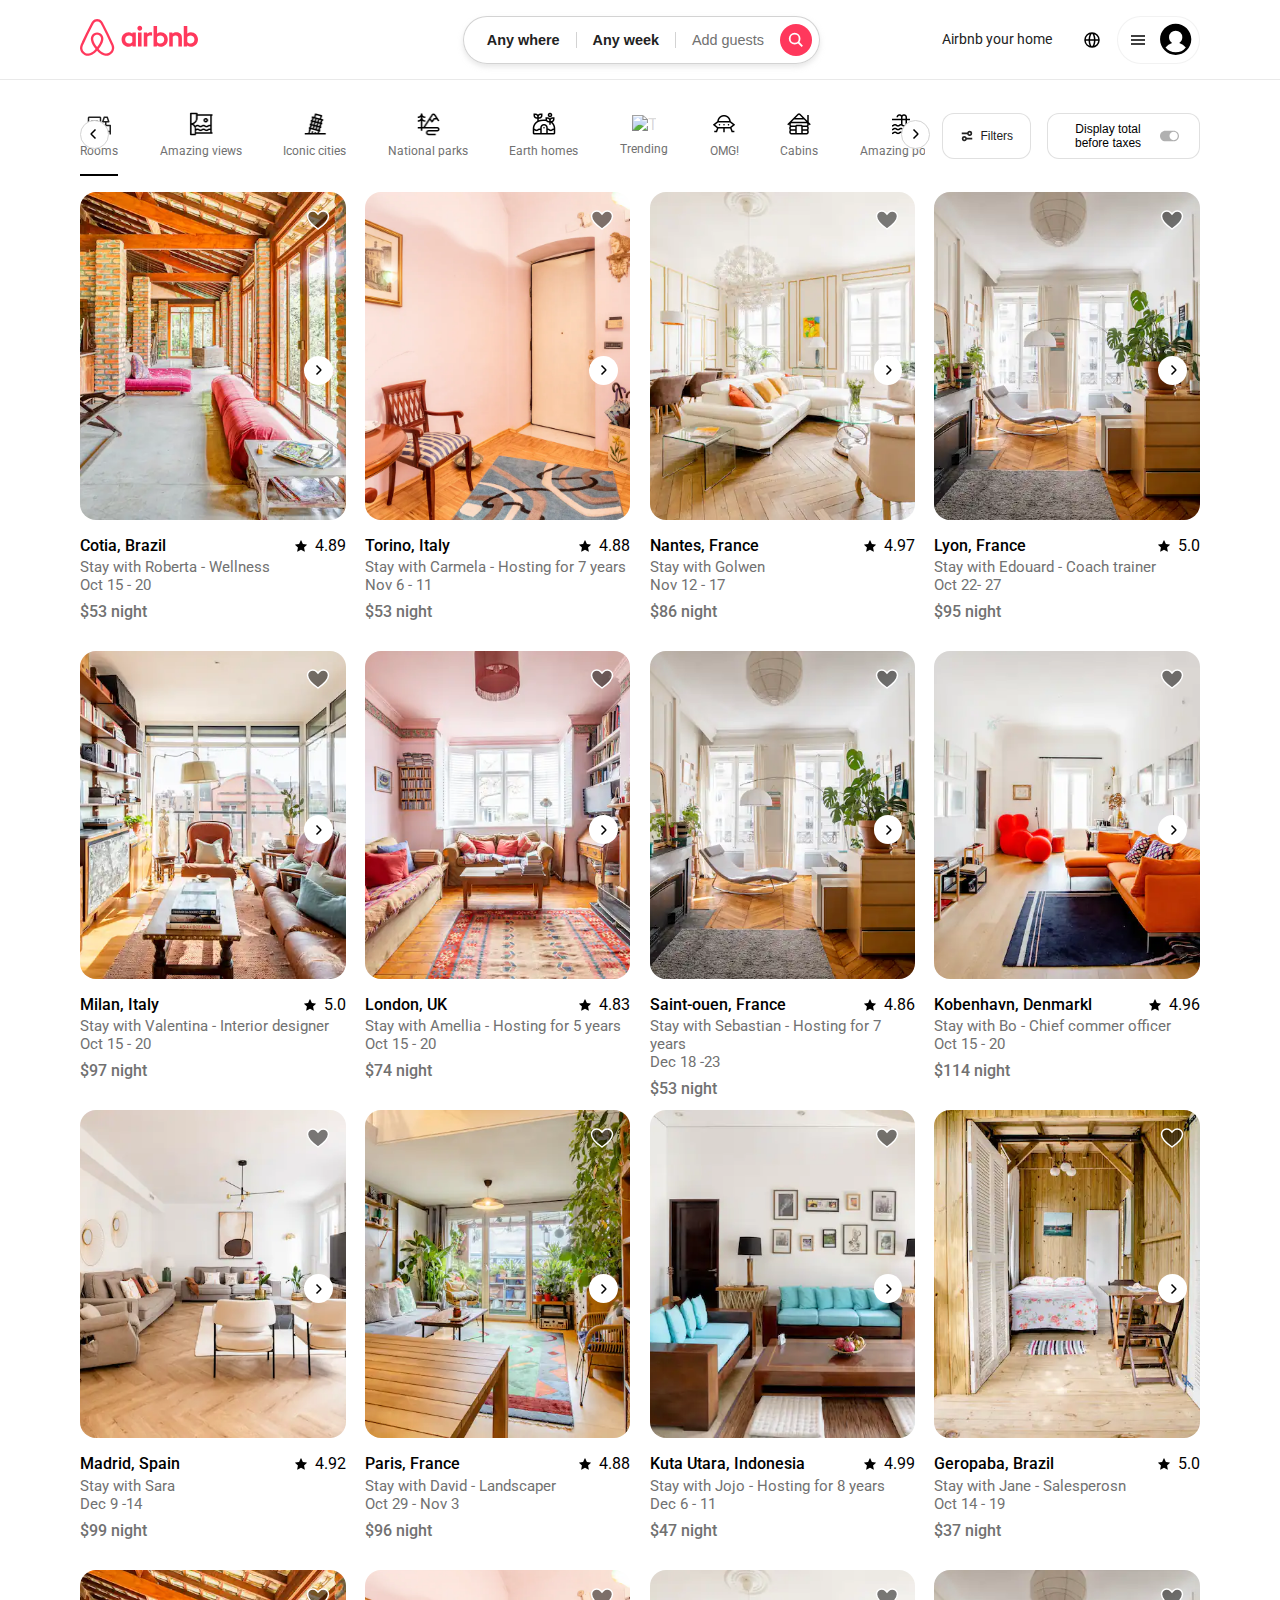
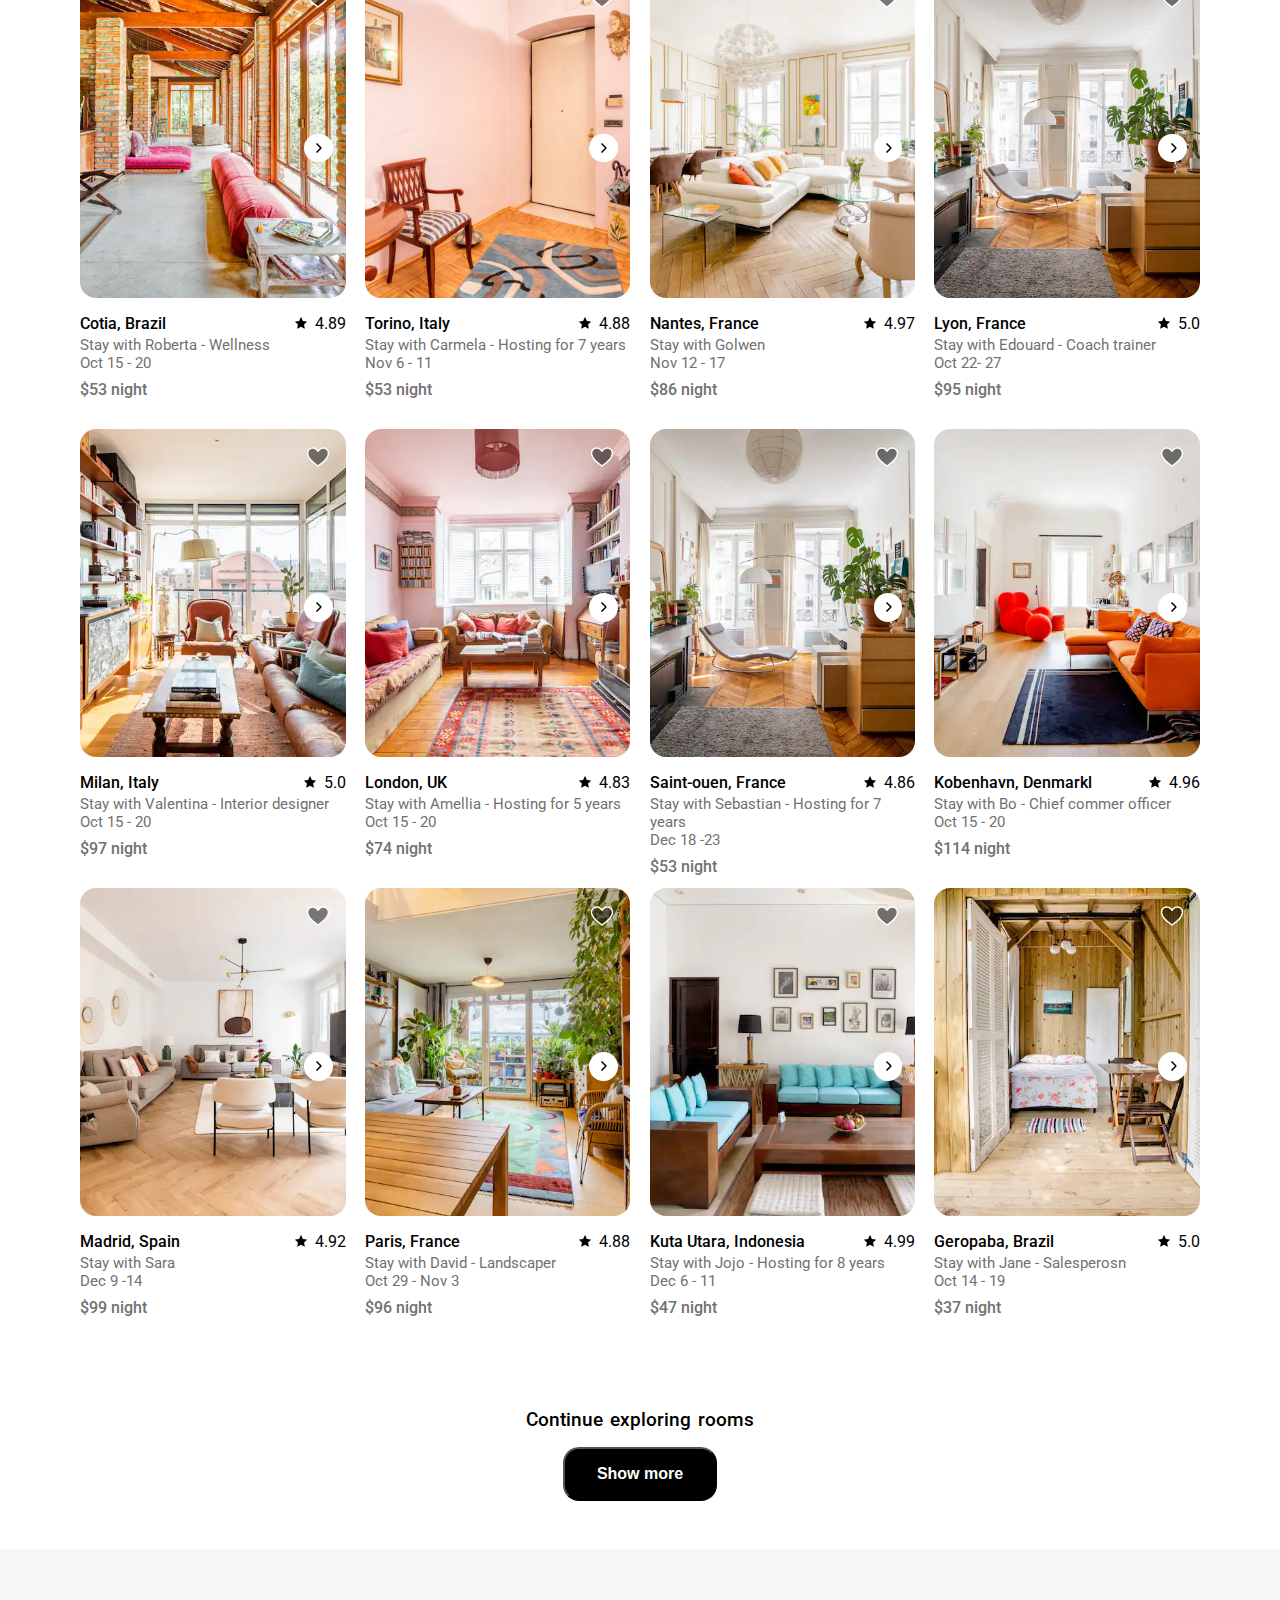
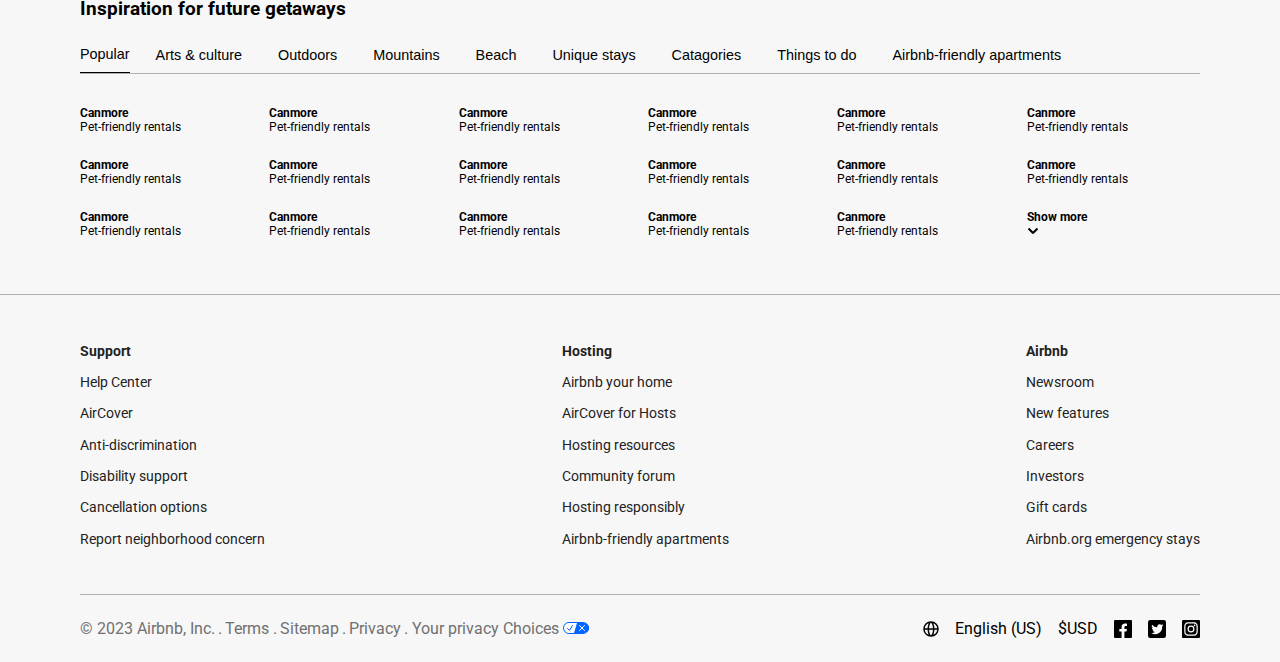
==== commit da7c4dd8: "Add files via upload" ====
--- a/index.html
+++ b/index.html
@@ -358,20 +358,7 @@
             
             </div>
         </div>
-        <script>
-            document.querySelector(".arrow-left").addEventListener("click", function () {
-                    var boxInner = document.querySelector(".box-inner");
-                    var actualScroll = boxInner.scrollLeft;
-                    boxInner.scrollLeft = actualScroll - 400;
-                });
-
-                document.querySelector(".arrow-right").addEventListener("click", function () {
-                    var boxInner = document.querySelector(".box-inner");
-                    var actualScroll = boxInner.scrollLeft;
-                    boxInner.scrollLeft = actualScroll + 400;
-                });
-
-        </script>
+        
         <div class="main-grid">
                 <div class="box1">
                         <div class="box-image">
@@ -1408,6 +1395,6 @@
 
 
     </footer>
-    
+    <script src="main.js"></script>
 </body>
 </html>--- a/css/style.css
+++ b/css/style.css
@@ -0,0 +1,551 @@
+* {
+  margin: 0;
+  padding: 0;
+  box-sizing: border-box;
+}
+
+html,
+body {
+  font-family: "Roboto", Helvetica, sans-serif;
+  width: 100%;
+  height: auto;
+}
+
+.nav-bar {
+  width: 100%;
+  height: 5em;
+  display: flex;
+  justify-content: space-between;
+  align-items: center;
+  padding: 0 80px;
+  border-bottom: 1px solid rgba(211, 211, 211, 0.5);
+  background-color: white;
+  position: fixed;
+  top: 0;
+  z-index: 999;
+}
+
+.hero-nav {
+  margin-left: 5em;
+  margin-right: 5em;
+  display: flex;
+  justify-content: space-between;
+  align-items: center;
+  padding-top: 1em;
+  margin-top: 1em;
+  background-color: white;
+  position: sticky;
+  top: 5em;
+  z-index: 555;
+}
+
+.first-logo {
+  height: 80px;
+  width: 17.2em;
+  display: flex;
+  align-items: center;
+  justify-content: left;
+}
+.first-logo svg {
+  width: 118px;
+  height: 64;
+}
+
+.center-nav {
+  height: 3rem;
+  display: flex;
+  border-radius: 2em;
+  box-shadow: 0px 3px 5px 0.2px rgba(211, 211, 211, 0.5);
+}
+.center-nav:hover {
+  box-shadow: 0px 3px 2px 0.2px rgba(211, 211, 211, 0.5);
+}
+
+.btn1 {
+  border-radius: 2rem 0 0 2rem;
+  padding: 0 0 0 0.5em;
+  color: #222222;
+  border: 1px solid lightgray;
+  border-right: none;
+  background-color: white;
+}
+.btn1:hover {
+  cursor: pointer;
+}
+.btn1 p {
+  font-size: 0.9rem;
+  font-weight: 600;
+  padding: 0 1rem;
+  border-right: 1px solid lightgray;
+}
+
+.btn2 {
+  color: #222222;
+  border: 1px solid lightgray;
+  border-left: none;
+  border-right: none;
+  background-color: white;
+}
+.btn2:hover {
+  cursor: pointer;
+}
+.btn2 p {
+  font-size: 0.9rem;
+  font-weight: 600;
+  padding: 0 1rem;
+  border-right: 1px solid lightgray;
+}
+
+.btn3 {
+  border-radius: 0 2rem 2rem 0;
+  display: flex;
+  align-items: center;
+  color: #717171;
+  border: 1px solid lightgray;
+  border-left: none;
+  background-color: white;
+}
+.btn3:hover {
+  cursor: pointer;
+}
+.btn3 p {
+  font-size: 0.9rem;
+  padding: 0 1rem;
+}
+.btn3 .search-icon {
+  background-color: #ff385c;
+  padding: 0.6em;
+  border-radius: 50%;
+  margin: 7px 7px 7px 0;
+}
+.btn3 svg {
+  transform: scale(0.9);
+  color: white;
+}
+.btn3 svg path {
+  fill: none;
+}
+
+.navigation-bar {
+  display: flex;
+  align-items: center;
+  justify-content: space-between;
+  height: 3rem;
+}
+.navigation-bar a {
+  font-size: 0.9rem;
+  color: #222222;
+  background-color: white;
+  text-decoration: none;
+  padding: 0.9rem;
+}
+.navigation-bar a:hover {
+  background-color: rgba(211, 211, 211, 0.3);
+  border-radius: 2em;
+}
+.navigation-bar .btn4 {
+  padding: 1.3em;
+  background-color: #ffffff;
+  border: none;
+}
+.navigation-bar .btn4:hover {
+  background-color: rgba(211, 211, 211, 0.3);
+  border-radius: 50%;
+  cursor: pointer;
+}
+.navigation-bar .btn5 {
+  display: flex;
+  align-items: center;
+  height: 3rem;
+  padding: 0.5em 0.5em 0.5em 0.9em;
+  border-radius: 2em;
+  background-color: #fff;
+  border: 1px solid rgba(211, 211, 211, 0.3);
+}
+.navigation-bar .btn5:hover {
+  box-shadow: 0px 3px 5px 0.2px rgba(211, 211, 211, 0.5);
+  cursor: pointer;
+}
+.navigation-bar .btn5 .svg2 {
+  padding-left: 1em;
+}
+
+.box-outer {
+  width: 77%;
+  height: 5em;
+  position: relative;
+}
+
+.arrow-left {
+  position: absolute;
+  width: 1.8em;
+  height: 1.8em;
+  top: 1.5em;
+  left: 0em;
+  z-index: 1;
+  background-color: rgb(255, 255, 255);
+  border: 1px solid lightgray;
+  display: flex;
+  justify-content: center;
+  align-items: center;
+  border-radius: 2em;
+}
+.arrow-left:hover {
+  box-shadow: 0px 6px 5px 0.2px rgba(211, 211, 211, 0.5);
+  transform: scale(1.1);
+}
+
+.arrow-right {
+  position: absolute;
+  width: 1.8em;
+  height: 1.8em;
+  top: 1.5em;
+  right: 0.8em;
+  z-index: 1;
+  background-color: rgb(255, 255, 255);
+  border: 1px solid lightgray;
+  display: flex;
+  justify-content: center;
+  align-items: center;
+  border-radius: 2em;
+}
+.arrow-right:hover {
+  box-shadow: 0px 6px 6px 0.2px rgba(211, 211, 211, 0.5);
+  transform: scale(1.1);
+}
+
+.box-inner {
+  width: 98%;
+  height: 5rem;
+  white-space: nowrap;
+  display: flex;
+  align-items: center;
+  gap: 2.6em;
+  overflow-x: hidden;
+  scroll-behavior: smooth;
+}
+
+.thumb {
+  display: flex;
+  flex-direction: column;
+  justify-content: center;
+  align-items: center;
+  width: -moz-fit-content;
+  width: fit-content;
+  height: 5em;
+  border-bottom: 2px solid transparent;
+}
+.thumb img {
+  width: 1.5em;
+  height: auto;
+  margin-bottom: 0.5em;
+  color: hsla(0, 0%, 44%, 0.274);
+}
+.thumb p {
+  font-size: 0.75rem;
+  color: #717171;
+}
+.thumb:hover {
+  border-bottom: 2px solid lightgray;
+  cursor: pointer;
+}
+.thumb:hover p {
+  color: #222222;
+}
+.thumb:first-child {
+  border-bottom: 2px solid black;
+}
+
+.hero-btn {
+  display: flex;
+  justify-content: space-between;
+  align-items: center;
+  gap: 1em;
+}
+
+.btn6 {
+  display: flex;
+  align-items: center;
+  justify-content: center;
+  gap: 0.5em;
+  font-size: 0.75em;
+  color: #222222;
+  padding: 15px 17px;
+  background-color: white;
+  border-radius: 1em;
+  border: 1px solid rgba(211, 211, 211, 0.7);
+}
+
+.btn7 {
+  padding: 6px 20px;
+  display: flex;
+  justify-content: center;
+  align-items: center;
+  font-size: 0.75rem;
+  gap: 1em;
+  background-color: white;
+  border: 1px solid rgba(211, 211, 211, 0.7);
+  border-radius: 1em;
+}
+.btn7 svg {
+  color: #b0b0b0;
+}
+
+.main-grid {
+  display: grid;
+  grid-template-columns: repeat(4, 1fr);
+  grid-auto-rows: 27.5em;
+  gap: 1.2em;
+  margin-top: 5em;
+  margin-left: 5em;
+  margin-right: 5em;
+  margin-bottom: 2em;
+  color: white;
+}
+
+.box-image {
+  width: 100%;
+  height: 20.5em;
+  background-image: url(../images/Cotia\,\ Brazil.webp);
+  background-size: cover;
+  background-repeat: no-repeat;
+  background-position: center;
+  border-radius: 1em;
+  position: relative;
+}
+.box-image .heart {
+  position: absolute;
+  right: 1em;
+  top: 1em;
+}
+.box-image .heart path {
+  stroke: #fff;
+}
+.box-image .slider {
+  position: absolute;
+  width: 1.8em;
+  height: 1.8em;
+  top: 50%;
+  right: 0.8em;
+  z-index: 1;
+  background-color: #ffffff;
+  display: flex;
+  justify-content: center;
+  align-items: center;
+  border-radius: 2em;
+}
+.box-image .slider path {
+  stroke: #000;
+}
+.box-image:hover {
+  cursor: pointer;
+}
+
+.box-title {
+  display: flex;
+  justify-content: space-between;
+  align-items: center;
+  margin-top: 1em;
+  color: black;
+}
+.box-title p {
+  font-size: 1em;
+  font-weight: 500;
+}
+
+.rating {
+  display: flex;
+  align-items: center;
+  gap: 0.5em;
+}
+.rating p {
+  font-weight: 400;
+}
+
+.box-info {
+  padding-top: 0.2em;
+}
+.box-info p {
+  color: #717171;
+  font-size: 0.95em;
+}
+
+.box-price {
+  padding-top: 0.5em;
+  font-weight: 500;
+  color: #717171;
+}
+
+.box2 .box-image {
+  background-image: url(../images/torino\,\ italy.webp);
+}
+
+.box3 .box-image {
+  background-image: url(../images/nantes\,\ france.webp);
+}
+
+.box4 .box-image {
+  background-image: url(../images/lyon\ france\ w.webp);
+}
+
+.box5 .box-image {
+  background-image: url(../images/milan\ italy.webp);
+}
+
+.box6 .box-image {
+  background-image: url(../images/london\ uk.webp);
+}
+
+.box7 .box-image {
+  background-image: url(../images/lyon\ france\ w.webp);
+}
+
+.box8 .box-image {
+  background-image: url(../images/palermo\ italy.webp);
+}
+
+.box9 .box-image {
+  background-image: url(../images/Madrid\ spain.webp);
+}
+
+.box10 .box-image {
+  background-image: url(../images/paris\ france.webp);
+}
+
+.box11 .box-image {
+  background-image: url(../images/kuta.webp);
+}
+
+.box12 .box-image {
+  background-image: url(../images/garopaba.webp);
+}
+
+.showmore {
+  display: flex;
+  flex-direction: column;
+  justify-content: center;
+  align-items: center;
+  padding: 3em 0;
+  margin: 0 5em;
+  gap: 1em;
+}
+.showmore p {
+  font-size: 1.2em;
+  font-weight: 500;
+  word-spacing: 0.1em;
+}
+.showmore button {
+  font-size: 1em;
+  font-weight: bold;
+  color: white;
+  padding: 1em 2em;
+  background-color: black;
+  border-radius: 1em;
+}
+
+.footpanel1 {
+  background-color: #f7f7f7;
+  padding: 3em 5em;
+  border-bottom: 1px solid #b0b0b0;
+}
+.footpanel1 h2 {
+  font-size: 1.2rem;
+  margin-bottom: 0.5em;
+}
+.footpanel1 .footbtn1 {
+  border-bottom: 1px solid #b0b0b0;
+  display: flex;
+  align-items: end;
+}
+.footpanel1 button {
+  padding: 10px;
+  margin: 6px 6px 0px 10px;
+  font-size: 0.9rem;
+  background-color: #f7f7f7;
+  border: none;
+  cursor: pointer;
+}
+.footpanel1 button:first-child {
+  border-bottom: 1px solid black;
+  margin-left: 0;
+  padding-left: 0;
+  padding-right: 0;
+  margin-bottom: 0;
+}
+
+footer {
+  background-color: #f7f7f7;
+}
+
+.footgrid {
+  margin-top: 2em;
+  display: grid;
+  grid-template-columns: repeat(6, 1fr);
+  grid-auto-rows: 2.25em;
+  gap: 1em;
+  cursor: pointer;
+}
+.footgrid p {
+  font-size: 0.75em;
+}
+
+.footpanel2 {
+  display: flex;
+  margin: 3rem 5em 0 5em;
+  padding-bottom: 2em;
+  justify-content: space-between;
+  color: #222222;
+  border-bottom: 1px solid #b0b0b0;
+}
+.footpanel2 h3 {
+  font-size: 0.9em;
+  margin-bottom: 1em;
+}
+.footpanel2 ul {
+  list-style: none;
+}
+.footpanel2 li {
+  font-size: 0.9em;
+  margin-bottom: 1em;
+}
+.footpanel2 li:hover {
+  text-decoration: underline;
+  cursor: pointer;
+}
+
+.footpanel3 {
+  display: flex;
+  justify-content: space-between;
+  align-items: center;
+  padding: 1em 5em 1em 5em;
+}
+.footpanel3 .leftp {
+  color: #717171;
+  display: flex;
+}
+.footpanel3 .leftp a {
+  text-decoration: none;
+  color: #717171;
+}
+.footpanel3 .leftp a:hover {
+  text-decoration: underline;
+}
+.footpanel3 .leftp span {
+  margin-left: 0.2em;
+  margin-right: 0.2em;
+}
+.footpanel3 .rightp {
+  padding-top: 0.5em;
+  padding-bottom: 0.5em;
+  display: flex;
+  justify-content: space-between;
+  align-items: center;
+  gap: 1em;
+}
+.footpanel3 .rightp a {
+  text-decoration: none;
+}
+.footpanel3 .rightp a:hover {
+  text-decoration: underline;
+  cursor: pointer;
+}/*# sourceMappingURL=style.css.map */